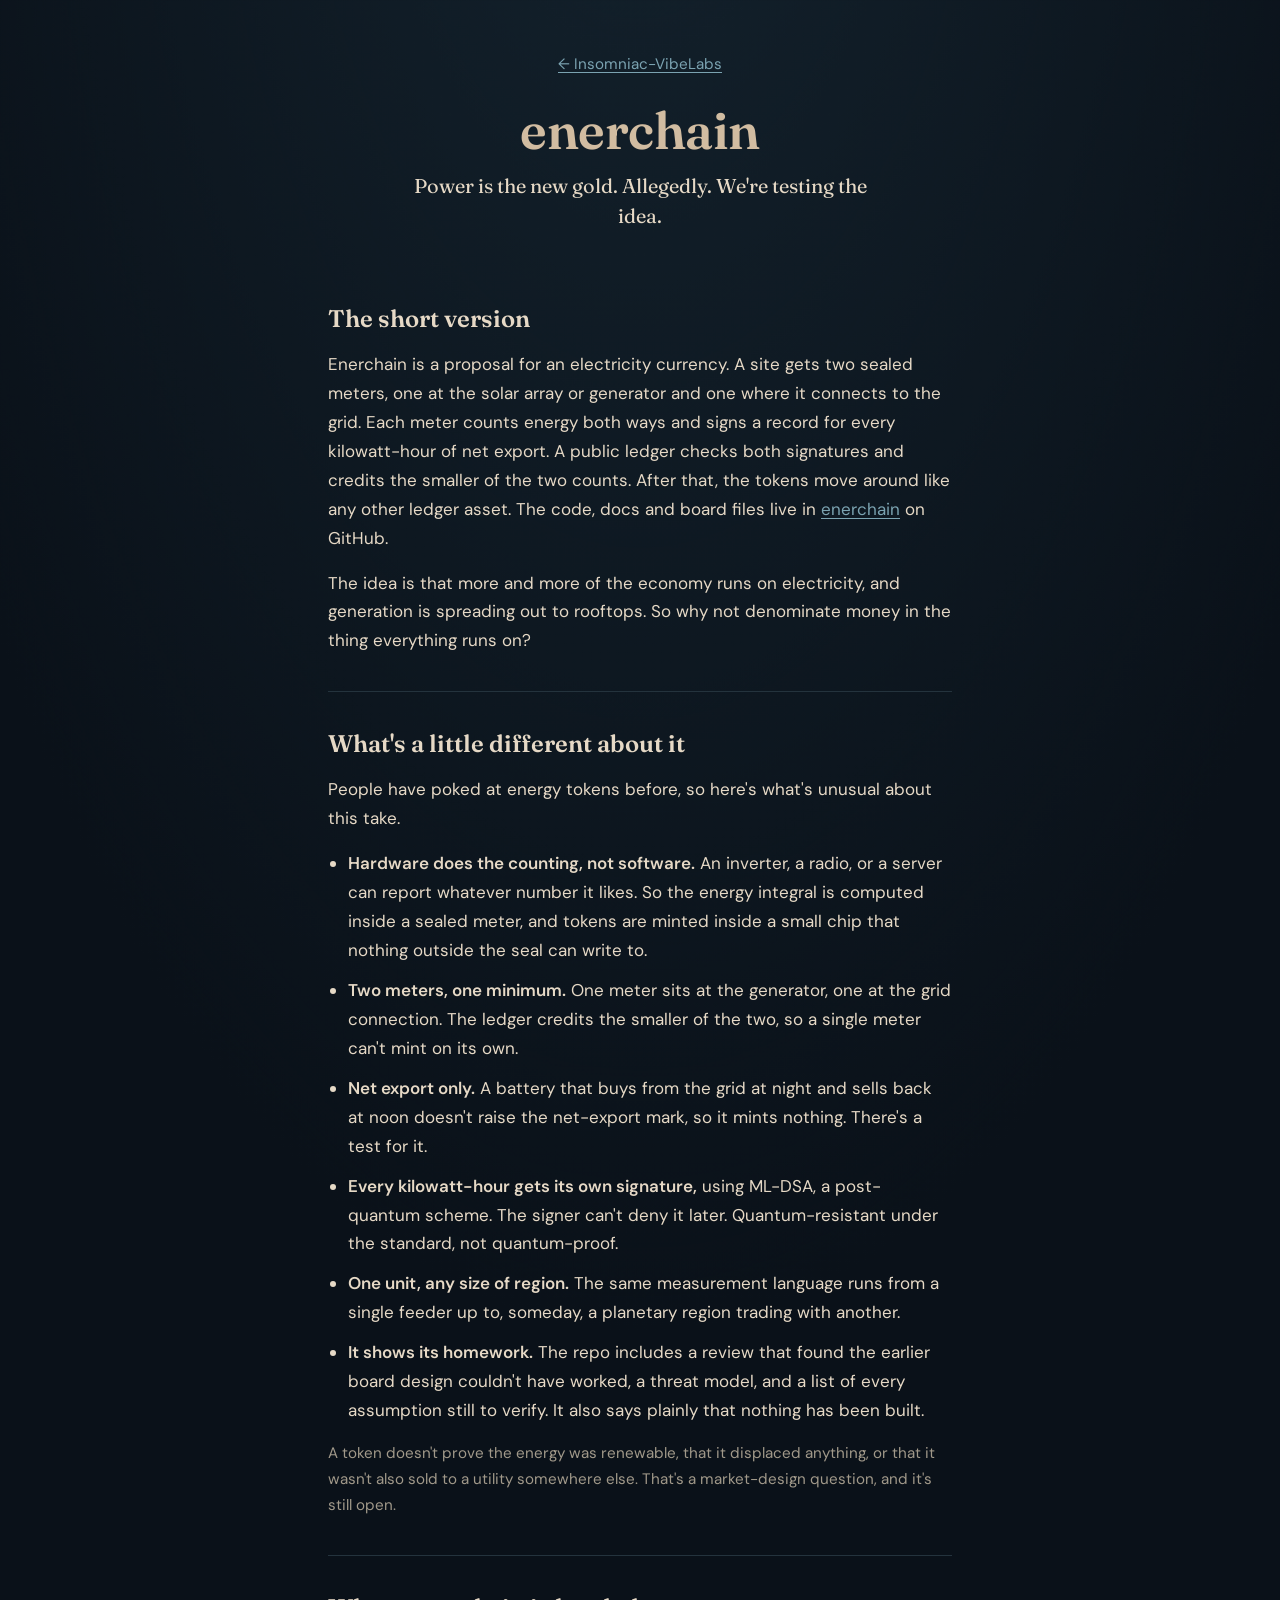
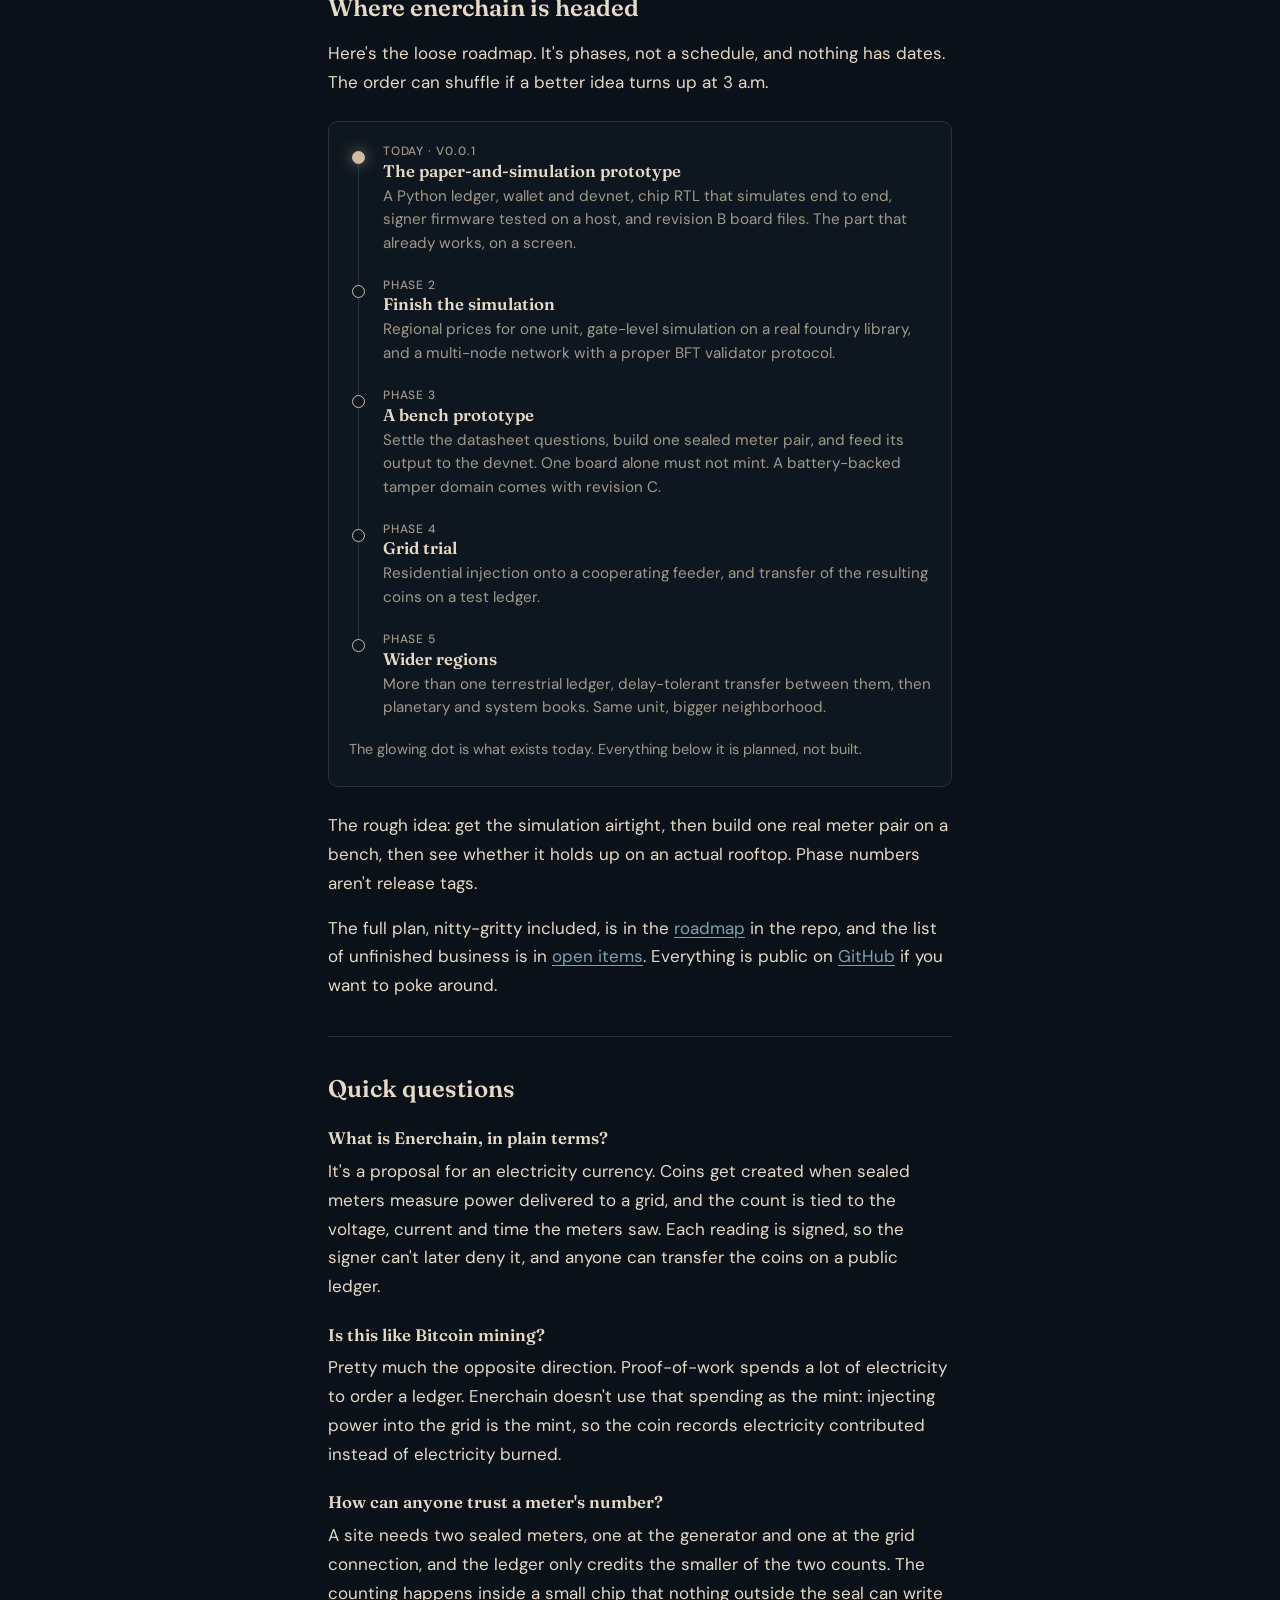
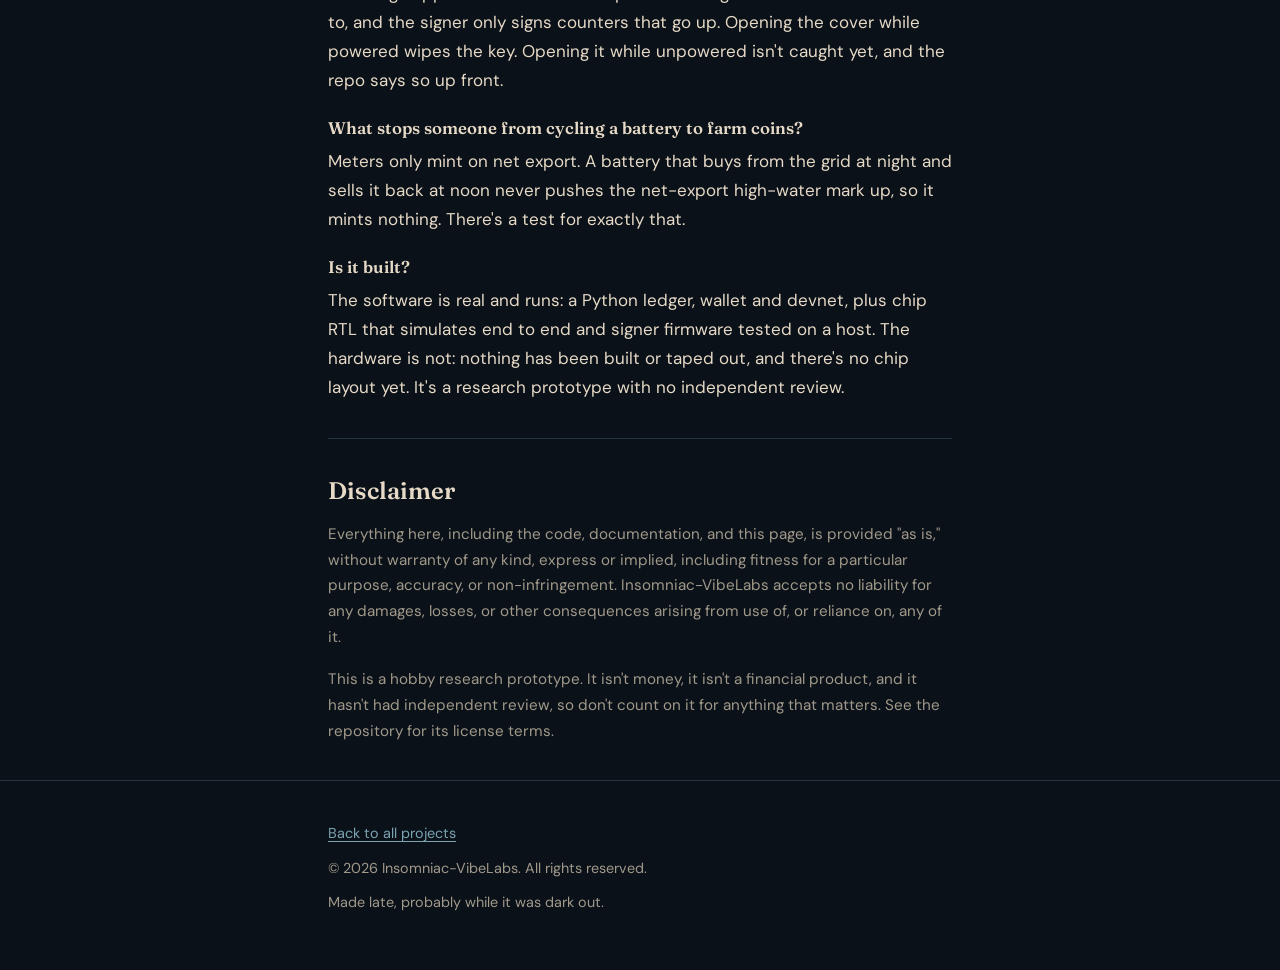
==== enerchain.html @ 4cc6b703 "Add enerchain to projects; move project details to two-key.html and enerchain.html Extract shared st" ====
<!DOCTYPE html>
<html lang="en">
<head>
<meta charset="utf-8">
<meta name="viewport" content="width=device-width, initial-scale=1">
<meta name="color-scheme" content="dark">
<title>enerchain: electricity as currency | Insomniac-VibeLabs</title>
<meta name="description" content="Enerchain is an open source research prototype for an electricity currency: sealed meter pairs mint one token per kWh of net grid export, sign it with post-quantum ML-DSA, and record it on a public ledger.">
<link rel="canonical" href="https://insomniac-vibelabs.github.io/Insomniac-VibeLabs-Webpage/enerchain.html">
<meta property="og:type" content="website">
<meta property="og:url" content="https://insomniac-vibelabs.github.io/Insomniac-VibeLabs-Webpage/enerchain.html">
<meta property="og:site_name" content="Insomniac-VibeLabs">
<meta property="og:image" content="https://insomniac-vibelabs.github.io/Insomniac-VibeLabs-Webpage/og-image.png">
<meta property="og:image:width" content="1200">
<meta property="og:image:height" content="630">
<meta property="og:image:alt" content="Insomniac-VibeLabs logo">
<meta property="og:title" content="enerchain: electricity as currency | Insomniac-VibeLabs">
<meta property="og:description" content="Sealed meter pairs mint one token per kWh of net grid export, signed post-quantum and recorded on a public ledger. Open source research prototype.">
<meta name="twitter:card" content="summary_large_image">
<meta name="twitter:title" content="enerchain: electricity as currency | Insomniac-VibeLabs">
<meta name="twitter:description" content="Sealed meter pairs mint one token per kWh of net grid export, signed post-quantum and recorded on a public ledger. Open source research prototype.">
<meta name="twitter:image" content="https://insomniac-vibelabs.github.io/Insomniac-VibeLabs-Webpage/og-image.png">
<meta name="robots" content="index, follow, max-image-preview:large">
<meta name="theme-color" content="#070d12">
<link rel="icon" type="image/png" href="apple-touch-icon.png">
<link rel="apple-touch-icon" href="apple-touch-icon.png">
<script type="application/ld+json">
{
  "@context": "https://schema.org",
  "@graph": [
    {
      "@type": "SoftwareSourceCode",
      "name": "enerchain",
      "description": "Electricity as currency: sealed meter pairs mint one token per kWh of net grid export, sign each one post-quantum (ML-DSA), and record it on a public ledger. Python devnet, chip RTL, signer firmware and board design. Research prototype, no independent review.",
      "url": "https://insomniac-vibelabs.github.io/Insomniac-VibeLabs-Webpage/enerchain.html",
      "codeRepository": "https://github.com/Insomniac-VibeLabs/enerchain",
      "programmingLanguage": ["Python", "Verilog"],
      "license": "https://www.apache.org/licenses/LICENSE-2.0",
      "keywords": "cryptocurrency, dilithium, distributed ledger, electricity, energy, energy trading, ML-DSA, open hardware, post-quantum cryptography, proof of generation, prosumer, renewable energy, smart grid, smart meter, solar, whitepaper",
      "author": { "@type": "Organization", "name": "Insomniac-VibeLabs", "url": "https://github.com/Insomniac-VibeLabs" }
    },
    {
      "@type": "FAQPage",
      "mainEntity": [
        {
          "@type": "Question",
          "name": "What is Enerchain, in plain terms?",
          "acceptedAnswer": {
            "@type": "Answer",
            "text": "It's a proposal for an electricity currency. Coins get created when sealed meters measure power delivered to a grid, and the count is tied to the voltage, current and time the meters saw. Each reading is signed, so the signer can't later deny it, and anyone can transfer the coins on a public ledger."
          }
        },
        {
          "@type": "Question",
          "name": "Is this like Bitcoin mining?",
          "acceptedAnswer": {
            "@type": "Answer",
            "text": "Pretty much the opposite direction. Proof-of-work spends a lot of electricity to order a ledger. Enerchain doesn't use that spending as the mint: injecting power into the grid is the mint, so the coin records electricity contributed instead of electricity burned."
          }
        },
        {
          "@type": "Question",
          "name": "How can anyone trust a meter's number?",
          "acceptedAnswer": {
            "@type": "Answer",
            "text": "A site needs two sealed meters, one at the generator and one at the grid connection, and the ledger only credits the smaller of the two counts. The counting happens inside a small chip that nothing outside the seal can write to, and the signer only signs counters that go up. Opening the cover while powered wipes the key. Opening it while unpowered isn't caught yet, and the repo says so up front."
          }
        },
        {
          "@type": "Question",
          "name": "What stops someone from cycling a battery to farm coins?",
          "acceptedAnswer": {
            "@type": "Answer",
            "text": "Meters only mint on net export. A battery that buys from the grid at night and sells it back at noon never pushes the net-export high-water mark up, so it mints nothing. There's a test for exactly that."
          }
        },
        {
          "@type": "Question",
          "name": "Is it built?",
          "acceptedAnswer": {
            "@type": "Answer",
            "text": "The software is real and runs: a Python ledger, wallet and devnet, plus chip RTL that simulates end to end and signer firmware tested on a host. The hardware is not: nothing has been built or taped out, and there's no chip layout yet. It's a research prototype with no independent review."
          }
        }
      ]
    }
  ]
}
</script>
<link rel="preconnect" href="https://fonts.googleapis.com">
<link rel="preconnect" href="https://fonts.gstatic.com" crossorigin>
<link href="https://fonts.googleapis.com/css2?family=Fraunces:opsz,wght@9..144,400;9..144,600&family=DM+Sans:wght@400;500&display=swap" rel="stylesheet">
<link rel="stylesheet" href="style.css">
</head>
<body>

<header class="subhead">
  <div class="wrap">
    <a class="back" href="./">&larr; <span class="org">Insomniac-VibeLabs</span></a>
    <h1 style="margin-top:1.5rem">enerchain</h1>
    <p class="tagline">Power is the new gold. Allegedly. We're testing the idea.</p>
  </div>
</header>

<main class="wrap">

  <section>
    <h2>The short version</h2>
    <p>Enerchain is a proposal for an electricity currency. A site gets two sealed meters, one at the solar array or generator and one where it connects to the grid. Each meter counts energy both ways and signs a record for every kilowatt-hour of net export. A public ledger checks both signatures and credits the smaller of the two counts. After that, the tokens move around like any other ledger asset. The code, docs and board files live in <a href="https://github.com/Insomniac-VibeLabs/enerchain">enerchain</a> on GitHub.</p>
    <p>The idea is that more and more of the economy runs on electricity, and generation is spreading out to rooftops. So why not denominate money in the thing everything runs on?</p>
  </section>

  <section>
    <h2>What's a little different about it</h2>
    <p>People have poked at energy tokens before, so here's what's unusual about this take.</p>
    <ul class="diff">
      <li><strong>Hardware does the counting, not software.</strong> An inverter, a radio, or a server can report whatever number it likes. So the energy integral is computed inside a sealed meter, and tokens are minted inside a small chip that nothing outside the seal can write to.</li>
      <li><strong>Two meters, one minimum.</strong> One meter sits at the generator, one at the grid connection. The ledger credits the smaller of the two, so a single meter can't mint on its own.</li>
      <li><strong>Net export only.</strong> A battery that buys from the grid at night and sells back at noon doesn't raise the net-export mark, so it mints nothing. There's a test for it.</li>
      <li><strong>Every kilowatt-hour gets its own signature,</strong> using ML-DSA, a post-quantum scheme. The signer can't deny it later. Quantum-resistant under the standard, not quantum-proof.</li>
      <li><strong>One unit, any size of region.</strong> The same measurement language runs from a single feeder up to, someday, a planetary region trading with another.</li>
      <li><strong>It shows its homework.</strong> The repo includes a review that found the earlier board design couldn't have worked, a threat model, and a list of every assumption still to verify. It also says plainly that nothing has been built.</li>
    </ul>
    <p class="fine">A token doesn't prove the energy was renewable, that it displaced anything, or that it wasn't also sold to a utility somewhere else. That's a market-design question, and it's still open.</p>
  </section>

  <section>
    <h2>Where enerchain is headed</h2>
    <p>Here's the loose roadmap. It's phases, not a schedule, and nothing has dates. The order can shuffle if a better idea turns up at 3 a.m.</p>

    <figure class="map" aria-labelledby="map-caption">
      <ol class="path">
        <li class="now">
          <span class="tag">Today &middot; v0.0.1</span>
          <span class="step">The paper-and-simulation prototype</span>
          <span class="why">A Python ledger, wallet and devnet, chip RTL that simulates end to end, signer firmware tested on a host, and revision B board files. The part that already works, on a screen.</span>
        </li>
        <li>
          <span class="tag">Phase 2</span>
          <span class="step">Finish the simulation</span>
          <span class="why">Regional prices for one unit, gate-level simulation on a real foundry library, and a multi-node network with a proper BFT validator protocol.</span>
        </li>
        <li>
          <span class="tag">Phase 3</span>
          <span class="step">A bench prototype</span>
          <span class="why">Settle the datasheet questions, build one sealed meter pair, and feed its output to the devnet. One board alone must not mint. A battery-backed tamper domain comes with revision C.</span>
        </li>
        <li>
          <span class="tag">Phase 4</span>
          <span class="step">Grid trial</span>
          <span class="why">Residential injection onto a cooperating feeder, and transfer of the resulting coins on a test ledger.</span>
        </li>
        <li>
          <span class="tag">Phase 5</span>
          <span class="step">Wider regions</span>
          <span class="why">More than one terrestrial ledger, delay-tolerant transfer between them, then planetary and system books. Same unit, bigger neighborhood.</span>
        </li>
      </ol>
      <figcaption id="map-caption">The glowing dot is what exists today. Everything below it is planned, not built.</figcaption>
    </figure>

    <p>The rough idea: get the simulation airtight, then build one real meter pair on a bench, then see whether it holds up on an actual rooftop. Phase numbers aren't release tags.</p>
    <p>The full plan, nitty-gritty included, is in the <a href="https://github.com/Insomniac-VibeLabs/enerchain/blob/main/ROADMAP.md">roadmap</a> in the repo, and the list of unfinished business is in <a href="https://github.com/Insomniac-VibeLabs/enerchain/blob/main/docs/open-items.md">open items</a>. Everything is public on <a href="https://github.com/Insomniac-VibeLabs">GitHub</a> if you want to poke around.</p>
  </section>

  <section>
    <h2>Quick questions</h2>
    <h3>What is Enerchain, in plain terms?</h3>
    <p>It's a proposal for an electricity currency. Coins get created when sealed meters measure power delivered to a grid, and the count is tied to the voltage, current and time the meters saw. Each reading is signed, so the signer can't later deny it, and anyone can transfer the coins on a public ledger.</p>
    <h3>Is this like Bitcoin mining?</h3>
    <p>Pretty much the opposite direction. Proof-of-work spends a lot of electricity to order a ledger. Enerchain doesn't use that spending as the mint: injecting power into the grid is the mint, so the coin records electricity contributed instead of electricity burned.</p>
    <h3>How can anyone trust a meter's number?</h3>
    <p>A site needs two sealed meters, one at the generator and one at the grid connection, and the ledger only credits the smaller of the two counts. The counting happens inside a small chip that nothing outside the seal can write to, and the signer only signs counters that go up. Opening the cover while powered wipes the key. Opening it while unpowered isn't caught yet, and the repo says so up front.</p>
    <h3>What stops someone from cycling a battery to farm coins?</h3>
    <p>Meters only mint on net export. A battery that buys from the grid at night and sells it back at noon never pushes the net-export high-water mark up, so it mints nothing. There's a test for exactly that.</p>
    <h3>Is it built?</h3>
    <p>The software is real and runs: a Python ledger, wallet and devnet, plus chip RTL that simulates end to end and signer firmware tested on a host. The hardware is not: nothing has been built or taped out, and there's no chip layout yet. It's a research prototype with no independent review.</p>
  </section>

  <section>
    <h2>Disclaimer</h2>
    <p class="fine">Everything here, including the code, documentation, and this page, is provided "as is," without warranty of any kind, express or implied, including fitness for a particular purpose, accuracy, or non-infringement. <span class="org">Insomniac-VibeLabs</span> accepts no liability for any damages, losses, or other consequences arising from use of, or reliance on, any of it.</p>
    <p class="fine">This is a hobby research prototype. It isn't money, it isn't a financial product, and it hasn't had independent review, so don't count on it for anything that matters. See the repository for its license terms.</p>
  </section>

</main>

<footer>
  <div class="wrap">
    <p><a href="./">Back to all projects</a></p>
    <p>&copy; 2026 <span class="org">Insomniac-VibeLabs</span>. All rights reserved.</p>
    <p>Made late, probably while it was dark out.</p>
  </div>
</footer>

</body>
</html>
---- style.css ----
:root {
    --night: #0a1119;
    --deep: #060b11;
    --panel: #0e171f;
    --line: #24333d;
    --text: #e6d9c6;
    --muted: #a1998a;
    --moon: #d1bca1;
    --link: #7ba3b1;
    --serif: "Fraunces", Georgia, "Times New Roman", serif;
    --sans: "DM Sans", system-ui, -apple-system, "Segoe UI", Roboto, sans-serif;
  }
  * { box-sizing: border-box; }
  html { background: var(--deep); scroll-behavior: smooth; }
  body {
    margin: 0;
    color: var(--text);
    font: 400 1.0625rem/1.7 var(--sans);
    background:
      radial-gradient(ellipse 90% 60% at 50% -10%, #14232e 0%, transparent 70%),
      var(--night);
    min-height: 100vh;
    -webkit-font-smoothing: antialiased;
  }
  a { color: var(--link); text-underline-offset: 3px; text-decoration-thickness: 1px; }
  a:hover { color: var(--text); }
  a:focus-visible { outline: 2px solid var(--moon); outline-offset: 3px; border-radius: 3px; }
  .org { white-space: nowrap; }

  .wrap { max-width: 42rem; margin: 0 auto; padding: 0 1.5rem; }

  header { text-align: center; padding: 4.5rem 0 3rem; }
  .avatar-wrap {
    width: 184px; height: 184px; margin: 0 auto 1.75rem;
    border-radius: 50%;
    box-shadow: 0 0 0 1px var(--line), 0 0 60px 8px rgba(209, 188, 161, .14);
    animation: glow 7s ease-in-out infinite;
  }
  .avatar-wrap img {
    width: 100%; height: 100%; border-radius: 50%; display: block;
    object-fit: cover; background: var(--panel);
  }
  @keyframes glow {
    0%, 100% { box-shadow: 0 0 0 1px var(--line), 0 0 40px 4px rgba(209, 188, 161, .08); }
    50%      { box-shadow: 0 0 0 1px var(--line), 0 0 72px 12px rgba(209, 188, 161, .20); }
  }
  h1 {
    font: 600 clamp(2.1rem, 7vw, 3.25rem)/1.1 var(--serif);
    letter-spacing: -0.01em;
    margin: 0 0 1rem;
    color: var(--moon);
  }
  .tagline { font: 400 1.25rem/1.5 var(--serif); color: var(--text); margin: 0 auto; max-width: 30rem; }

  main section { padding: 2.25rem 0; border-top: 1px solid var(--line); }
  main section:first-child { border-top: 0; }
  h2 { font: 600 1.5rem/1.3 var(--serif); margin: 0 0 1rem; color: var(--text); }
  h3 { font: 600 1.05rem/1.4 var(--serif); margin: 1.4rem 0 .4rem; color: var(--text); }
  p { margin: 0 0 1rem; }
  p:last-child { margin-bottom: 0; }

  .repos { list-style: none; margin: 1.25rem 0 0; padding: 0; display: grid; gap: 1rem; }
  .repos li {
    background: var(--panel);
    border: 1px solid var(--line);
    border-radius: 10px;
    padding: 1.15rem 1.25rem;
  }
  .diff { margin: 1rem 0; padding-left: 1.25rem; }
  .diff li { margin-bottom: .7rem; }
  .diff strong { color: var(--text); font-weight: 600; }
  .repos .hook { font: 400 1.05rem/1.5 var(--serif); color: var(--text); font-style: italic; }
  .repos .topics { display: flex; flex-wrap: wrap; gap: .4rem; margin-top: .75rem; }
  .repos .topics a {
    font: 500 .78rem/1.3 var(--sans); padding: .2rem .6rem;
    border: 1px solid var(--line); border-radius: 999px; color: var(--muted);
  }
  .repos .name { font: 600 1.15rem/1.4 var(--serif); display: block; margin-bottom: .35rem; }
  .repos p { color: var(--muted); font-size: 1rem; }

  .fine { color: var(--muted); font-size: .95rem; }

  footer { padding: 2.5rem 0 3.5rem; border-top: 1px solid var(--line); color: var(--muted); font-size: .9rem; }
  footer p { margin-bottom: .6rem; }

  @media (prefers-reduced-motion: reduce) {
    html { scroll-behavior: auto; }
    .avatar-wrap { animation: none; }
  }

  .map {
    margin: 1.5rem 0;
    padding: 1.4rem 1.25rem 1.5rem;
    background: var(--panel);
    border: 1px solid var(--line);
    border-radius: 10px;
  }
  .map figcaption { margin-top: 1.1rem; color: var(--muted); font-size: .9rem; }
  .path { list-style: none; margin: 0; padding: 0; }
  .path li { position: relative; padding: 0 0 1.4rem 2.1rem; }
  .path li:last-child { padding-bottom: 0; }
  .path li::before {
    content: ""; position: absolute; left: .55rem; top: 1.15rem; bottom: -.45rem;
    width: 1px; background: var(--line);
  }
  .path li:last-child::before { display: none; }
  .path li::after {
    content: ""; position: absolute; left: .2rem; top: .45rem;
    width: .7rem; height: .7rem; border-radius: 50%;
    border: 1px solid var(--moon); background: var(--panel);
  }
  .path li.now::after {
    background: var(--moon);
    box-shadow: 0 0 14px 2px rgba(209, 188, 161, .35);
  }
  .path .tag {
    display: block; font: 500 .75rem/1.3 var(--sans);
    letter-spacing: .08em; text-transform: uppercase; color: var(--muted);
  }
  .path .step { display: block; font: 600 1.05rem/1.4 var(--serif); color: var(--text); }
  .path .why { display: block; margin-top: .1rem; color: var(--muted); font-size: .95rem; line-height: 1.55; }

  .back { display: inline-block; margin: 1.75rem 0 0; font-size: .95rem; }
  .subhead { text-align: center; padding: 1.5rem 0 2.25rem; }
  .subhead .mark { width: 72px; height: 72px; border-radius: 50%; margin: 0 auto 1.25rem; display: block;
    box-shadow: 0 0 0 1px var(--line), 0 0 40px 4px rgba(209, 188, 161, .12); }
  .subhead h1 { margin-bottom: .75rem; }
  .repos .more { display: inline-block; margin-top: .85rem; font-weight: 500; }
  .pages { list-style: none; margin: 1.25rem 0 0; padding: 0; display: grid; gap: 1rem; }
  .pages li { background: var(--panel); border: 1px solid var(--line); border-radius: 10px; padding: 1.15rem 1.25rem; }
  .pages a { font: 600 1.15rem/1.4 var(--serif); display: block; margin-bottom: .35rem; }
  .pages p { color: var(--muted); font-size: 1rem; }
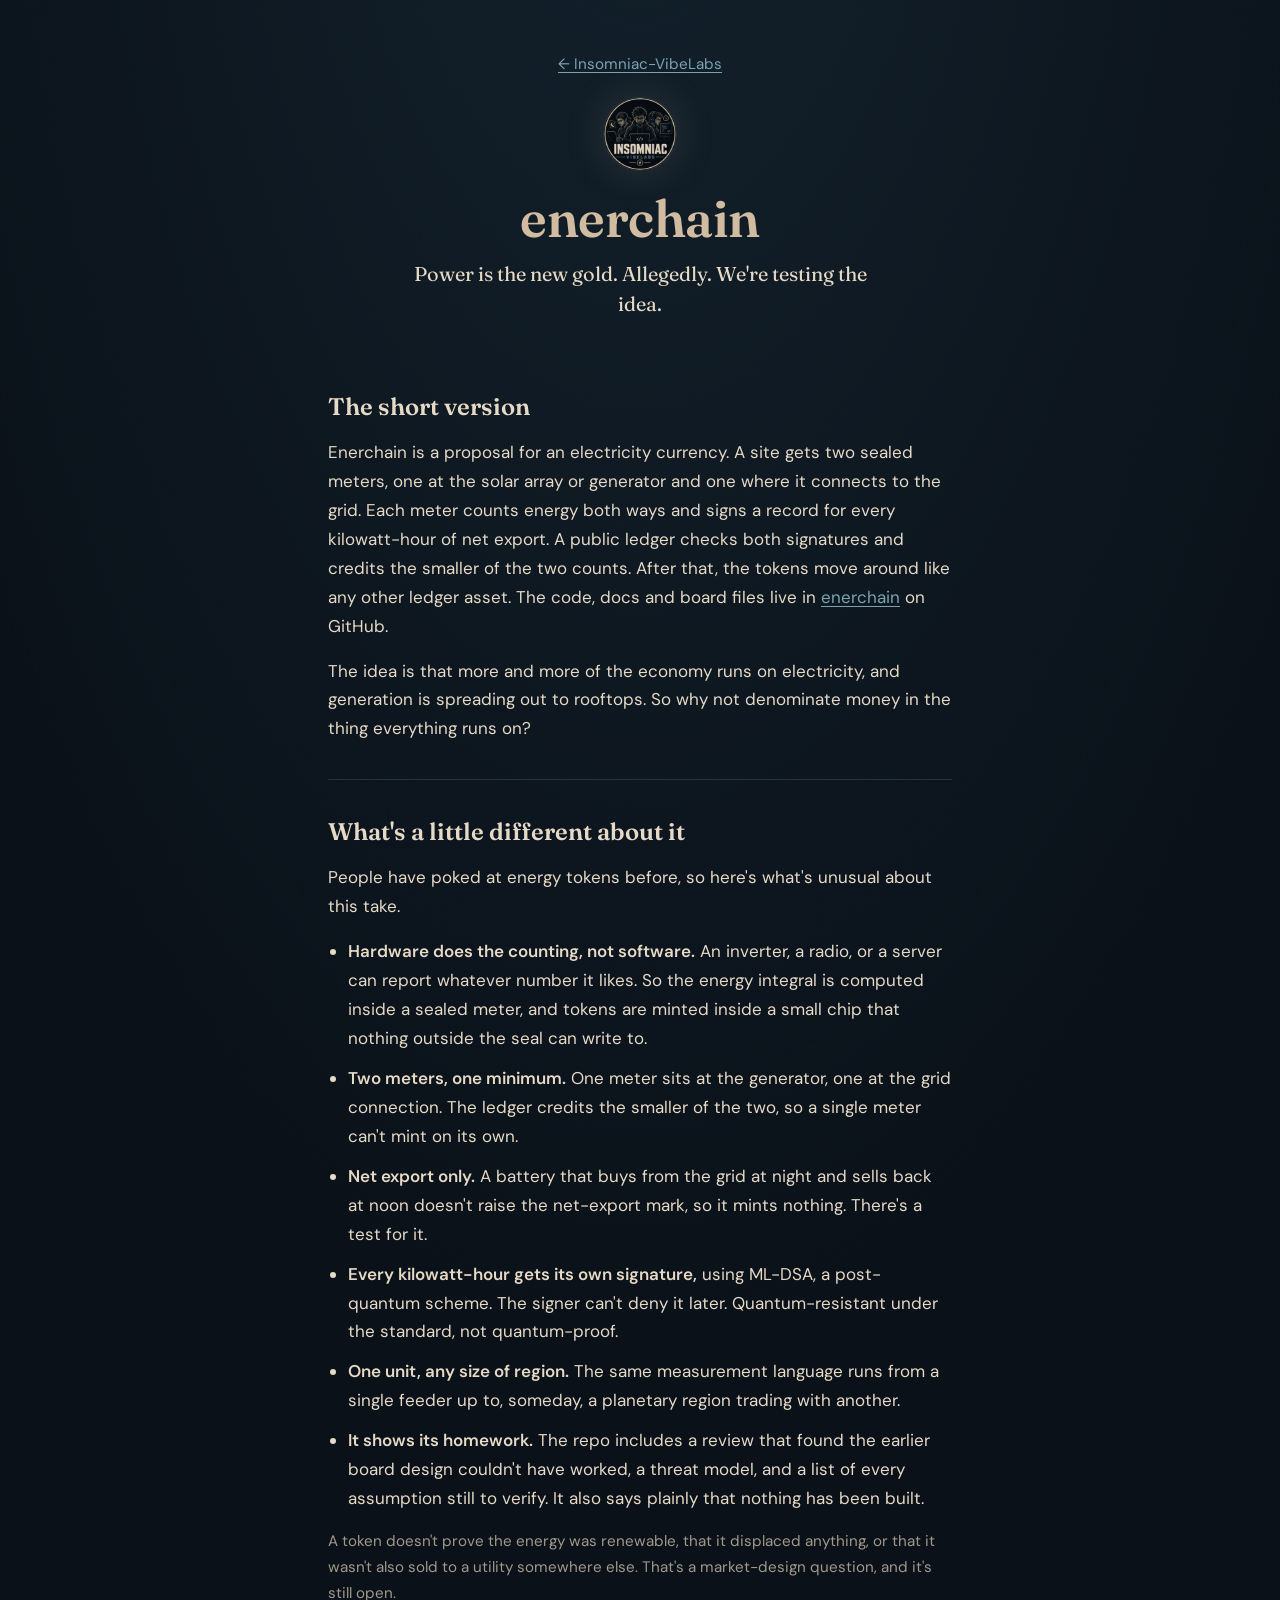
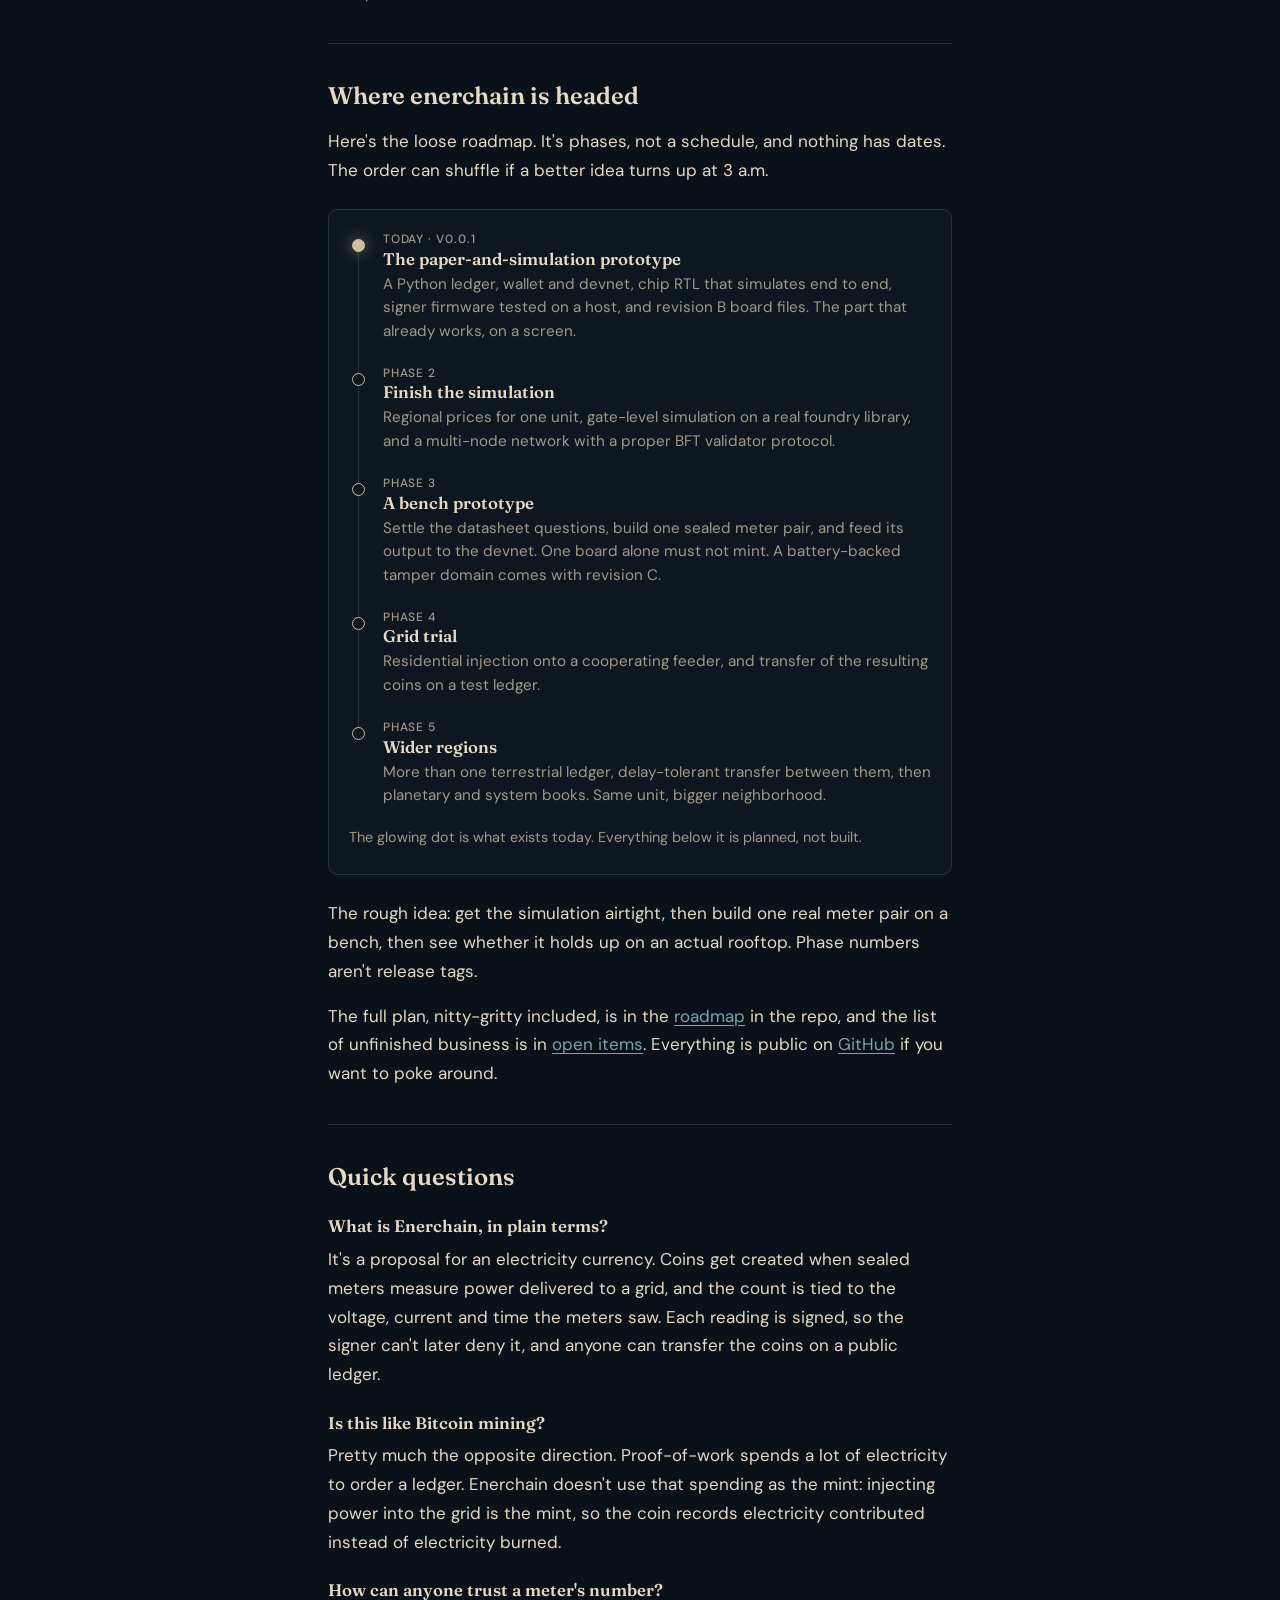
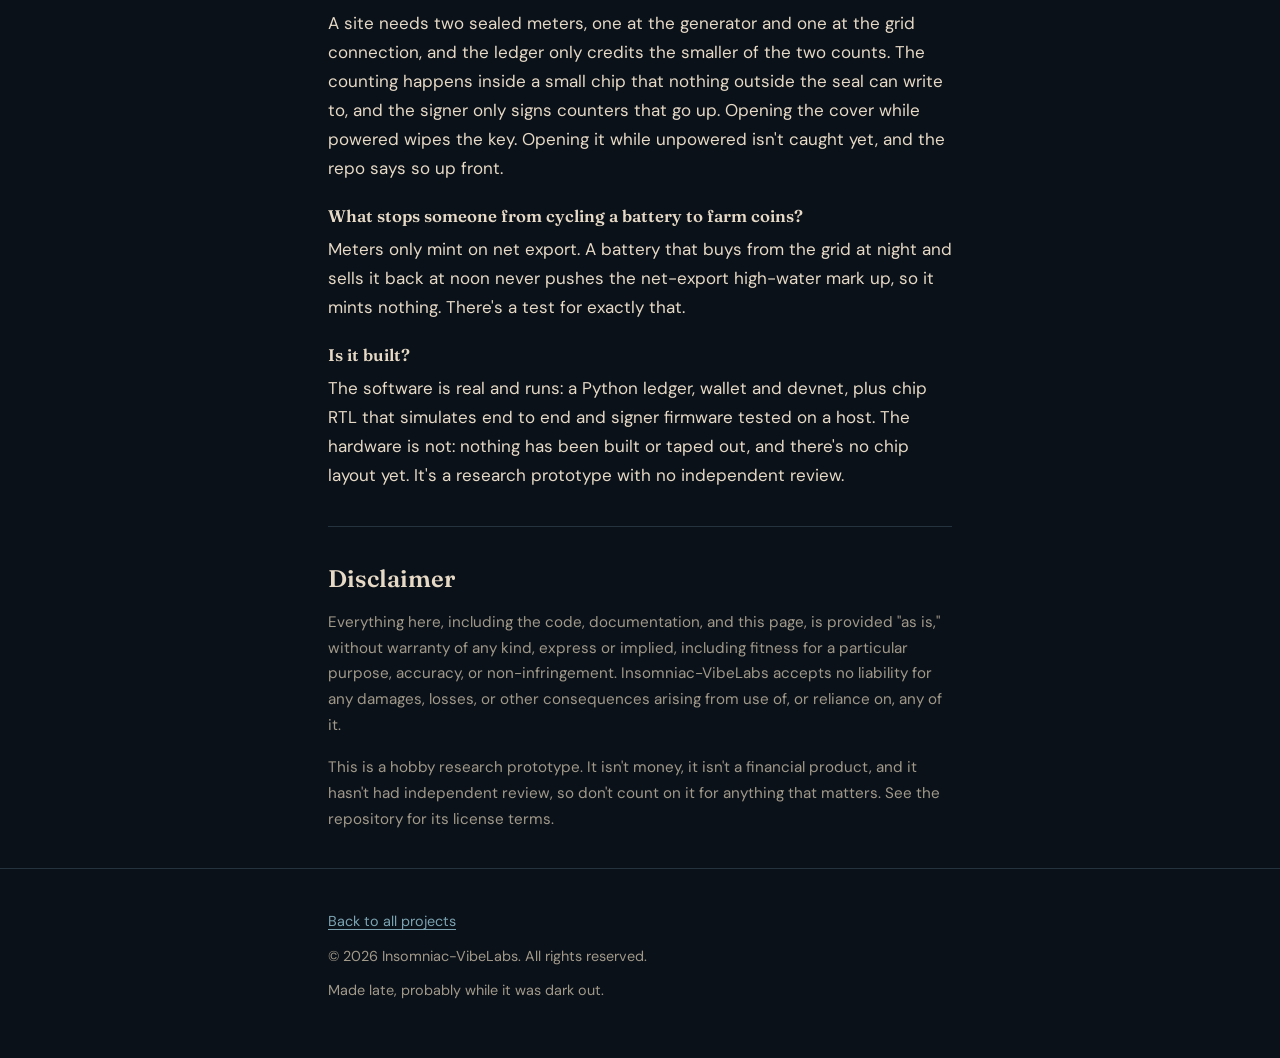
==== commit 3b910063: "Add logo as image files; use them instead of inline base64 and on project pages Co-Authored-By: Clau" ====
--- a/enerchain.html
+++ b/enerchain.html
@@ -97,7 +97,8 @@
 <header class="subhead">
   <div class="wrap">
     <a class="back" href="./">&larr; <span class="org">Insomniac-VibeLabs</span></a>
-    <h1 style="margin-top:1.5rem">enerchain</h1>
+    <a href="./" aria-label="Insomniac-VibeLabs home"><img class="mark" src="logo-400.jpg" alt="Insomniac-VibeLabs logo" width="72" height="72" style="margin-top:1.25rem"></a>
+    <h1>enerchain</h1>
     <p class="tagline">Power is the new gold. Allegedly. We're testing the idea.</p>
   </div>
 </header>
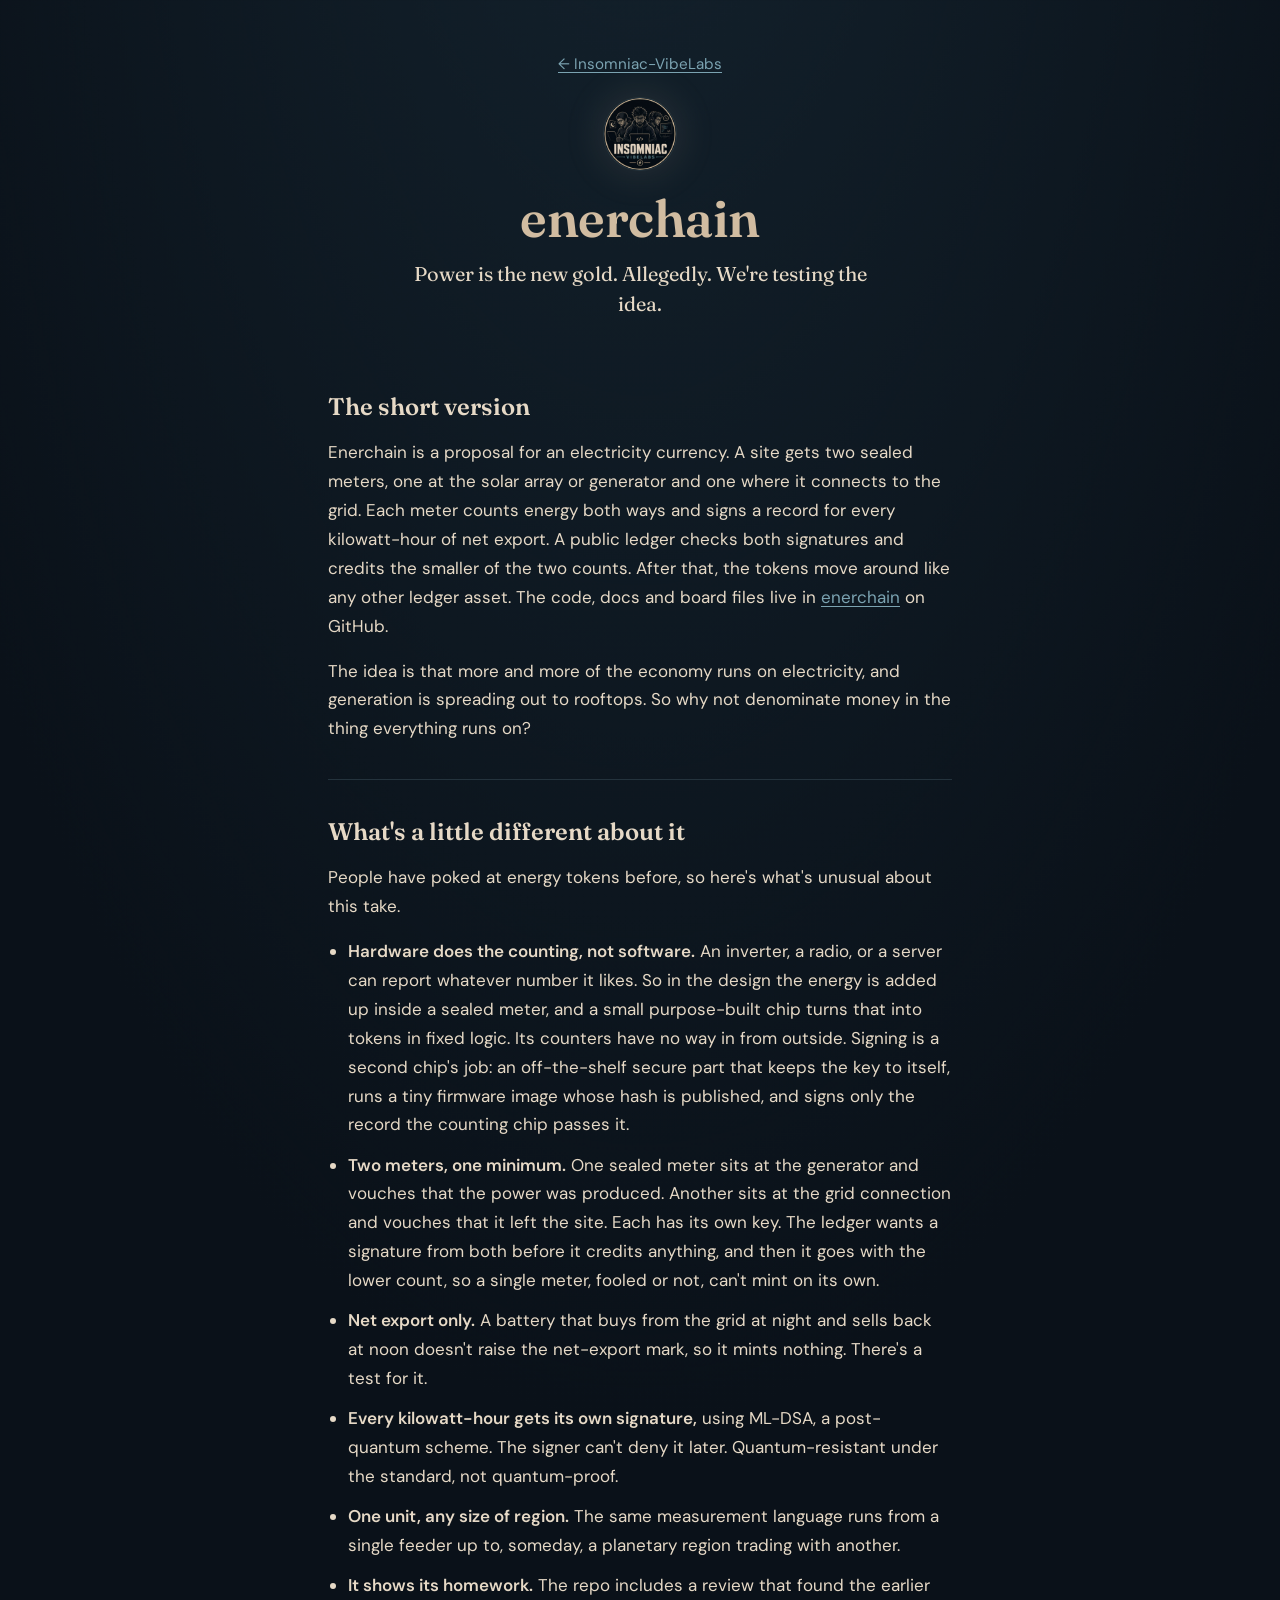
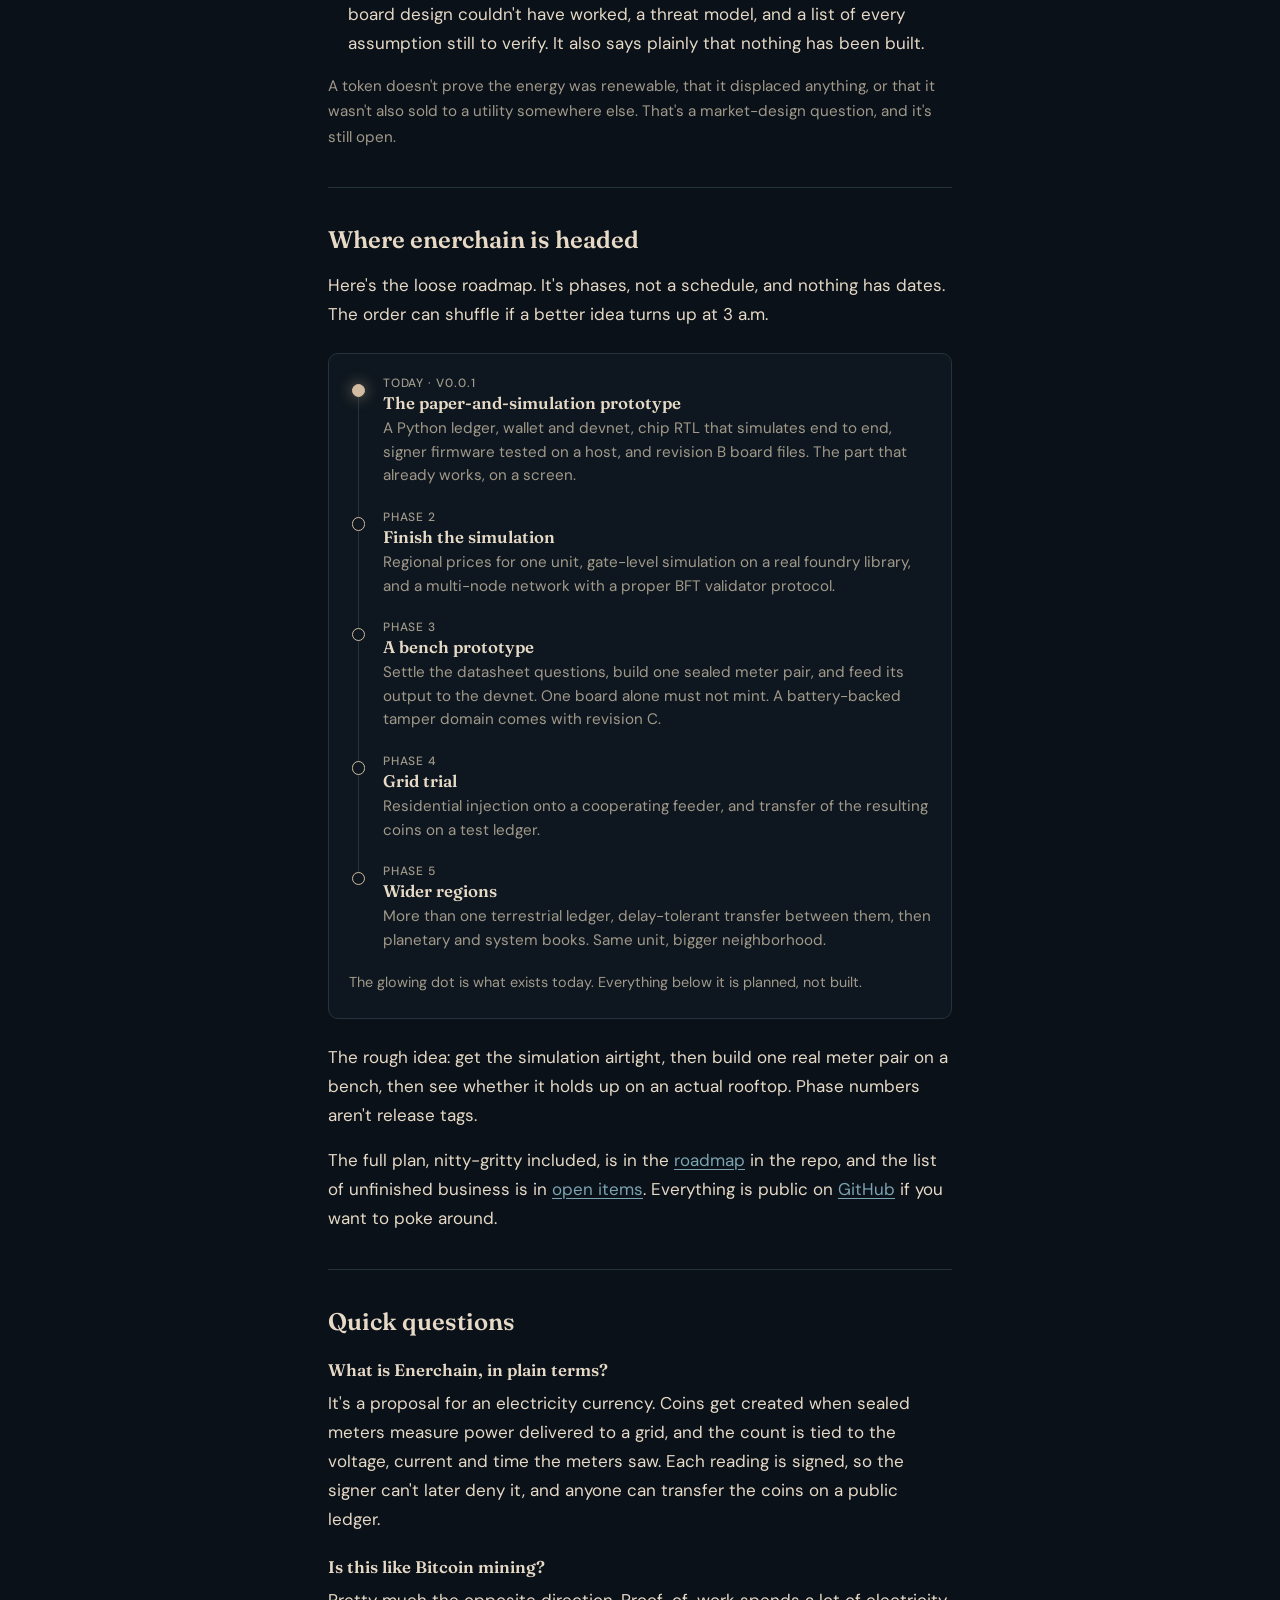
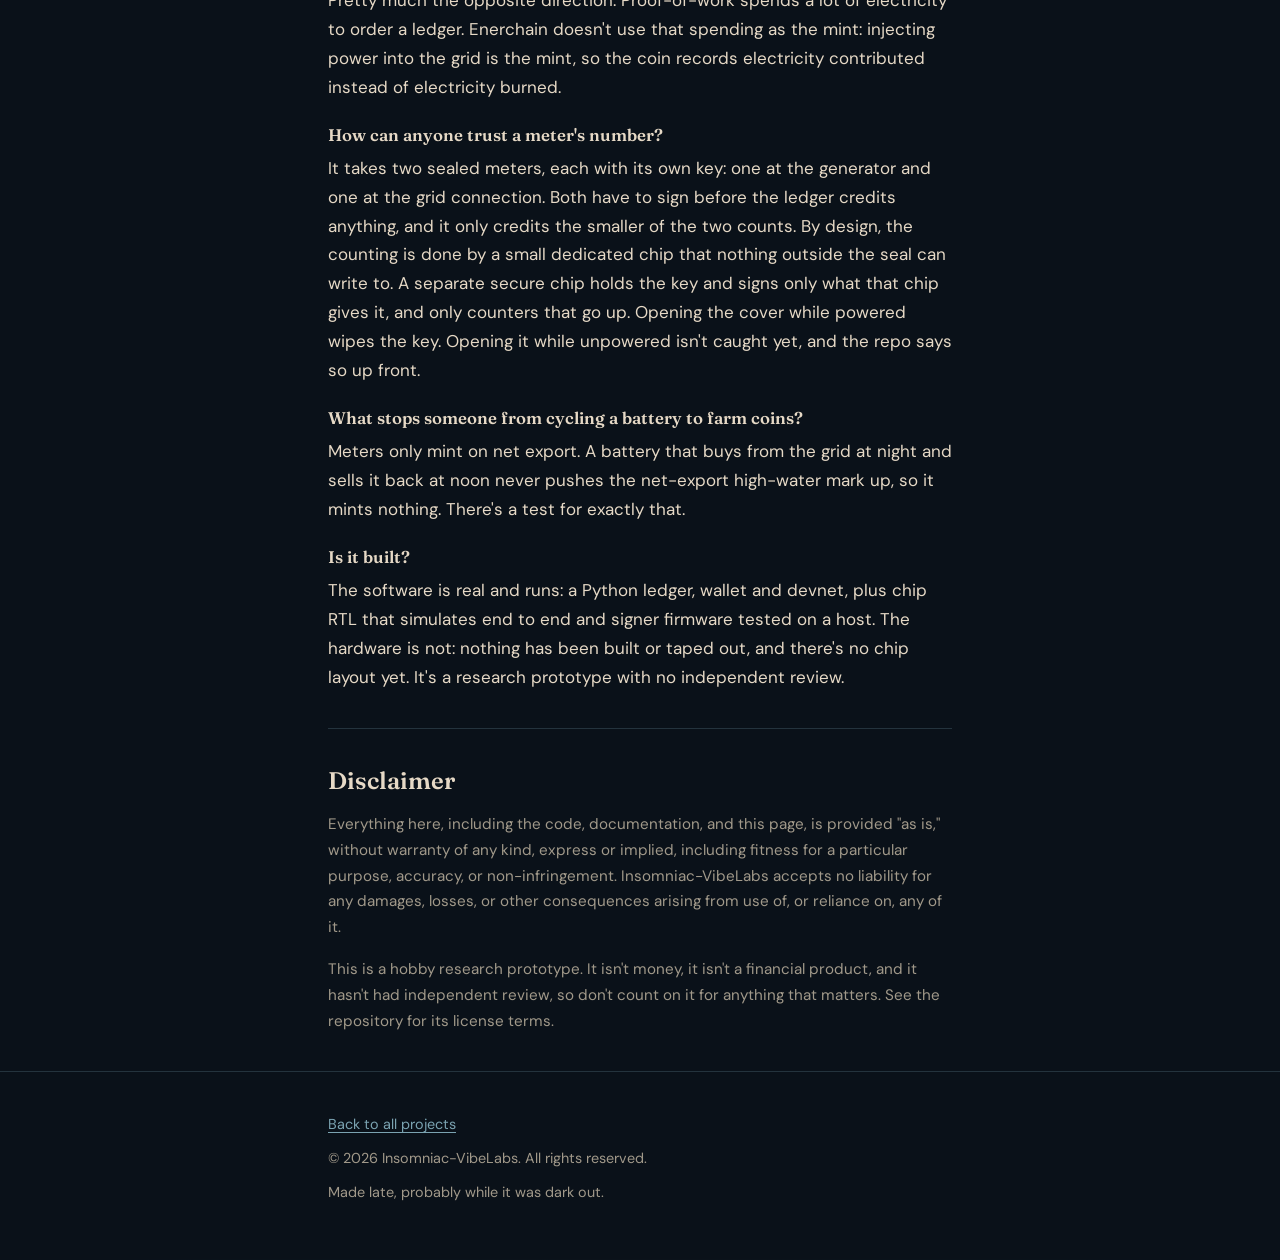
==== commit 18bdd6a4: "enerchain page: align chip and two-meter wording with homepage and repo - say the counting chip and " ====
--- a/enerchain.html
+++ b/enerchain.html
@@ -63,7 +63,7 @@
           "name": "How can anyone trust a meter's number?",
           "acceptedAnswer": {
             "@type": "Answer",
-            "text": "A site needs two sealed meters, one at the generator and one at the grid connection, and the ledger only credits the smaller of the two counts. The counting happens inside a small chip that nothing outside the seal can write to, and the signer only signs counters that go up. Opening the cover while powered wipes the key. Opening it while unpowered isn't caught yet, and the repo says so up front."
+            "text": "It takes two sealed meters, each with its own key: one at the generator and one at the grid connection. Both have to sign before the ledger credits anything, and it only credits the smaller of the two counts. By design, the counting is done by a small dedicated chip that nothing outside the seal can write to. A separate secure chip holds the key and signs only what that chip gives it, and only counters that go up. Opening the cover while powered wipes the key. Opening it while unpowered isn't caught yet, and the repo says so up front."
           }
         },
         {
@@ -115,8 +115,8 @@
     <h2>What's a little different about it</h2>
     <p>People have poked at energy tokens before, so here's what's unusual about this take.</p>
     <ul class="diff">
-      <li><strong>Hardware does the counting, not software.</strong> An inverter, a radio, or a server can report whatever number it likes. So the energy integral is computed inside a sealed meter, and tokens are minted inside a small chip that nothing outside the seal can write to.</li>
-      <li><strong>Two meters, one minimum.</strong> One meter sits at the generator, one at the grid connection. The ledger credits the smaller of the two, so a single meter can't mint on its own.</li>
+      <li><strong>Hardware does the counting, not software.</strong> An inverter, a radio, or a server can report whatever number it likes. So in the design the energy is added up inside a sealed meter, and a small purpose-built chip turns that into tokens in fixed logic. Its counters have no way in from outside. Signing is a second chip's job: an off-the-shelf secure part that keeps the key to itself, runs a tiny firmware image whose hash is published, and signs only the record the counting chip passes it.</li>
+      <li><strong>Two meters, one minimum.</strong> One sealed meter sits at the generator and vouches that the power was produced. Another sits at the grid connection and vouches that it left the site. Each has its own key. The ledger wants a signature from both before it credits anything, and then it goes with the lower count, so a single meter, fooled or not, can't mint on its own.</li>
       <li><strong>Net export only.</strong> A battery that buys from the grid at night and sells back at noon doesn't raise the net-export mark, so it mints nothing. There's a test for it.</li>
       <li><strong>Every kilowatt-hour gets its own signature,</strong> using ML-DSA, a post-quantum scheme. The signer can't deny it later. Quantum-resistant under the standard, not quantum-proof.</li>
       <li><strong>One unit, any size of region.</strong> The same measurement language runs from a single feeder up to, someday, a planetary region trading with another.</li>
@@ -171,7 +171,7 @@
     <h3>Is this like Bitcoin mining?</h3>
     <p>Pretty much the opposite direction. Proof-of-work spends a lot of electricity to order a ledger. Enerchain doesn't use that spending as the mint: injecting power into the grid is the mint, so the coin records electricity contributed instead of electricity burned.</p>
     <h3>How can anyone trust a meter's number?</h3>
-    <p>A site needs two sealed meters, one at the generator and one at the grid connection, and the ledger only credits the smaller of the two counts. The counting happens inside a small chip that nothing outside the seal can write to, and the signer only signs counters that go up. Opening the cover while powered wipes the key. Opening it while unpowered isn't caught yet, and the repo says so up front.</p>
+    <p>It takes two sealed meters, each with its own key: one at the generator and one at the grid connection. Both have to sign before the ledger credits anything, and it only credits the smaller of the two counts. By design, the counting is done by a small dedicated chip that nothing outside the seal can write to. A separate secure chip holds the key and signs only what that chip gives it, and only counters that go up. Opening the cover while powered wipes the key. Opening it while unpowered isn't caught yet, and the repo says so up front.</p>
     <h3>What stops someone from cycling a battery to farm coins?</h3>
     <p>Meters only mint on net export. A battery that buys from the grid at night and sells it back at noon never pushes the net-export high-water mark up, so it mints nothing. There's a test for exactly that.</p>
     <h3>Is it built?</h3>
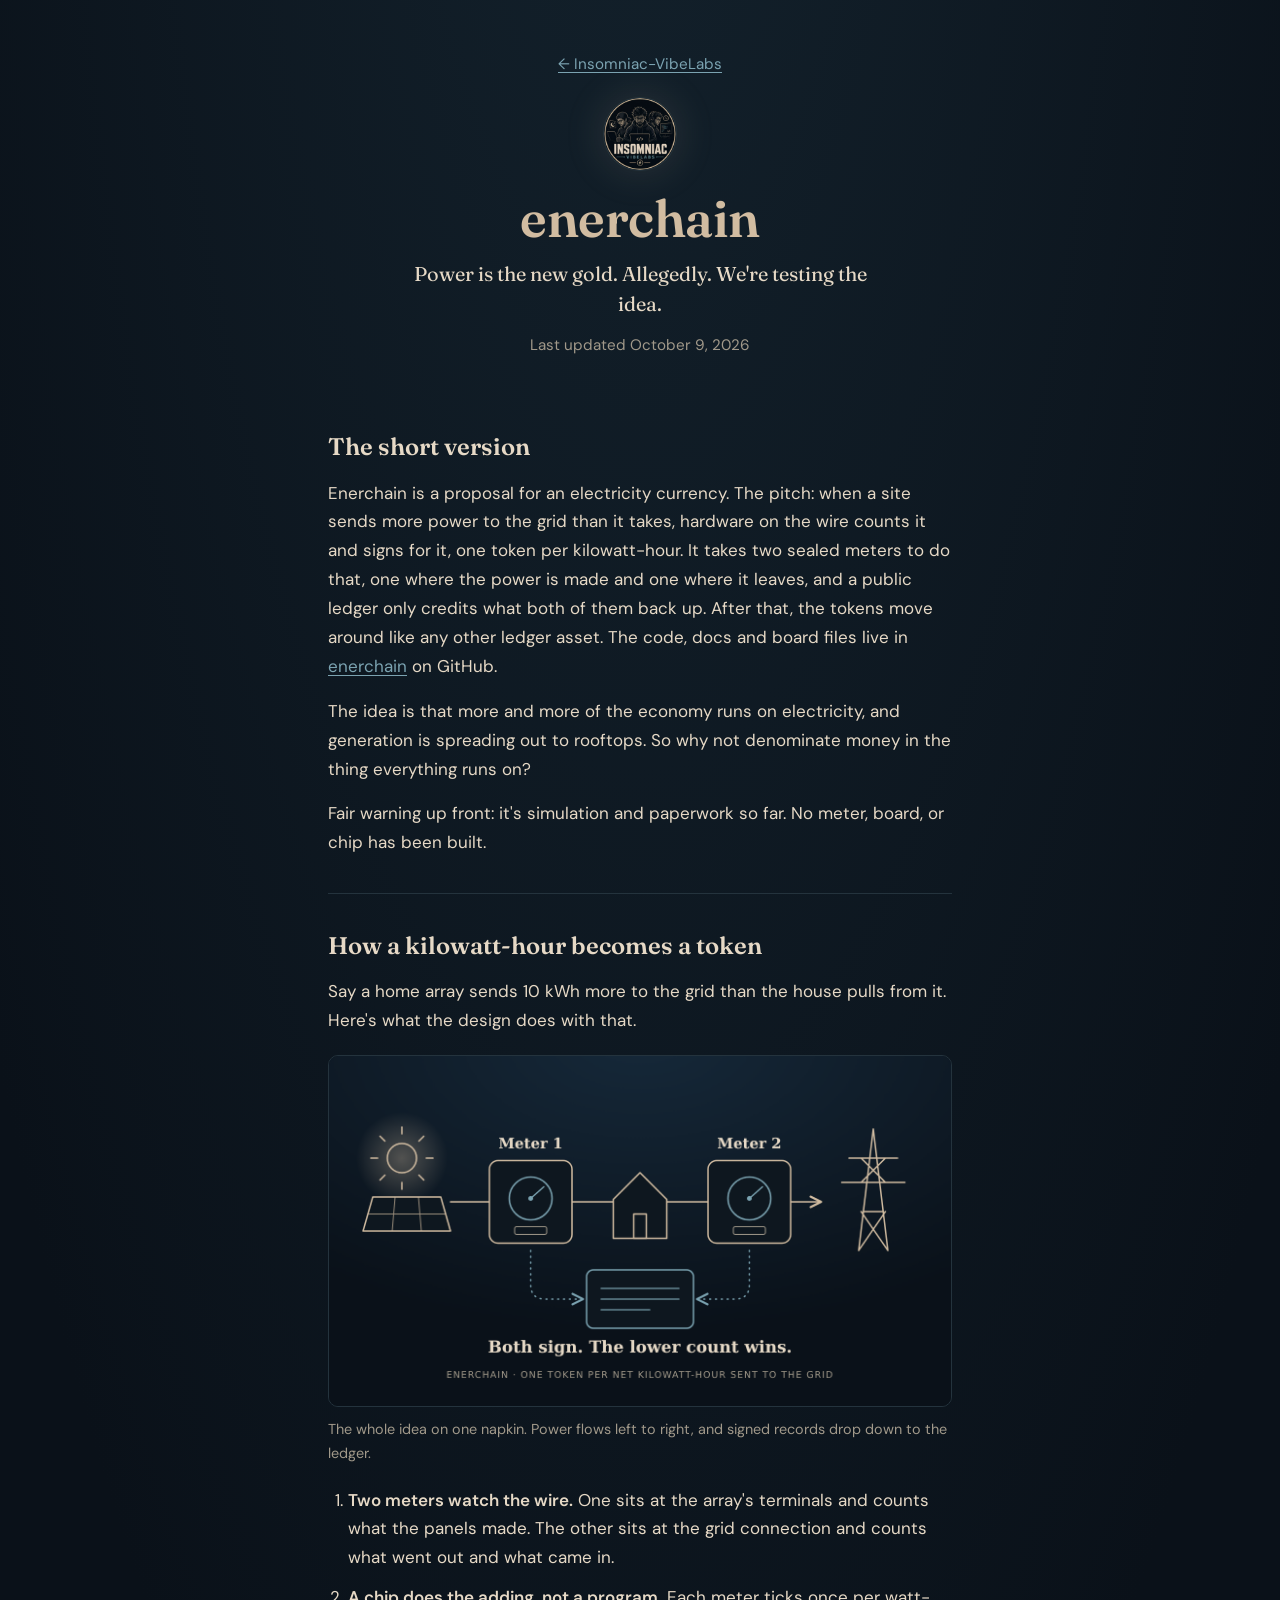
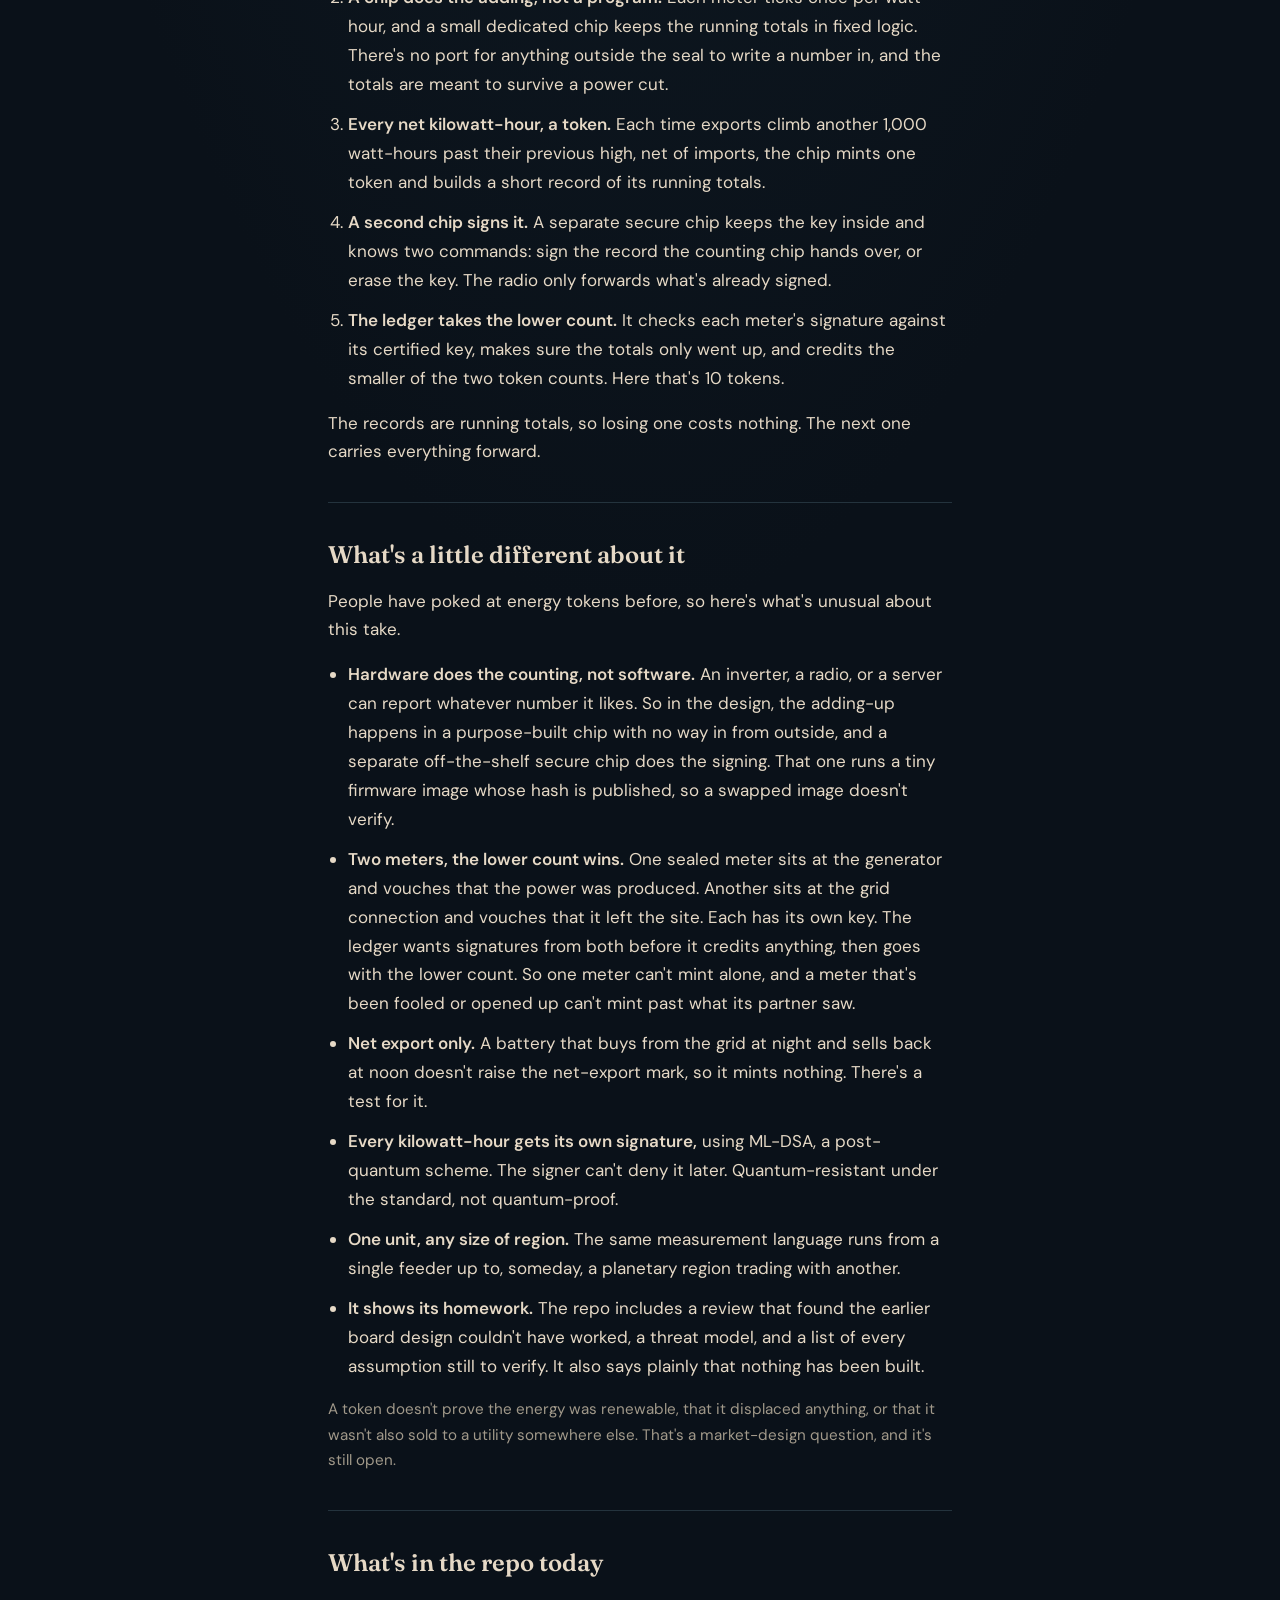
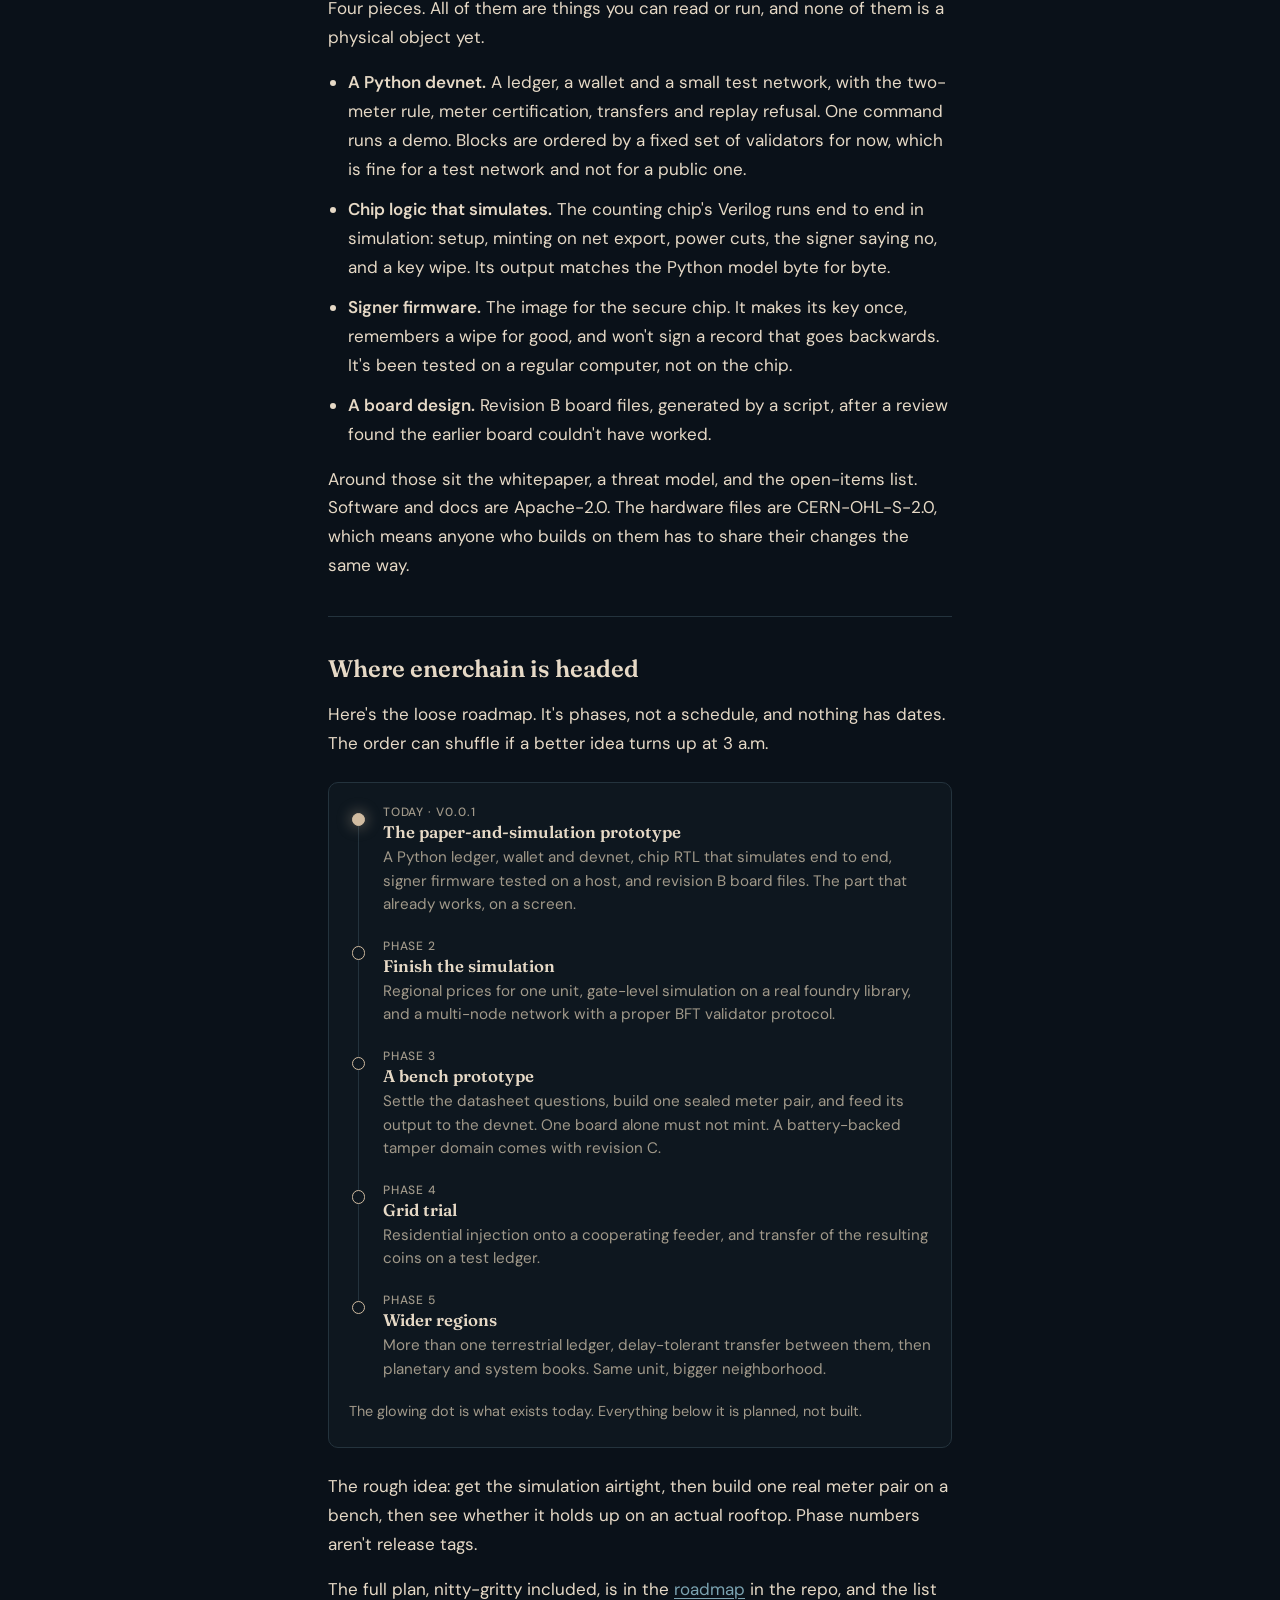
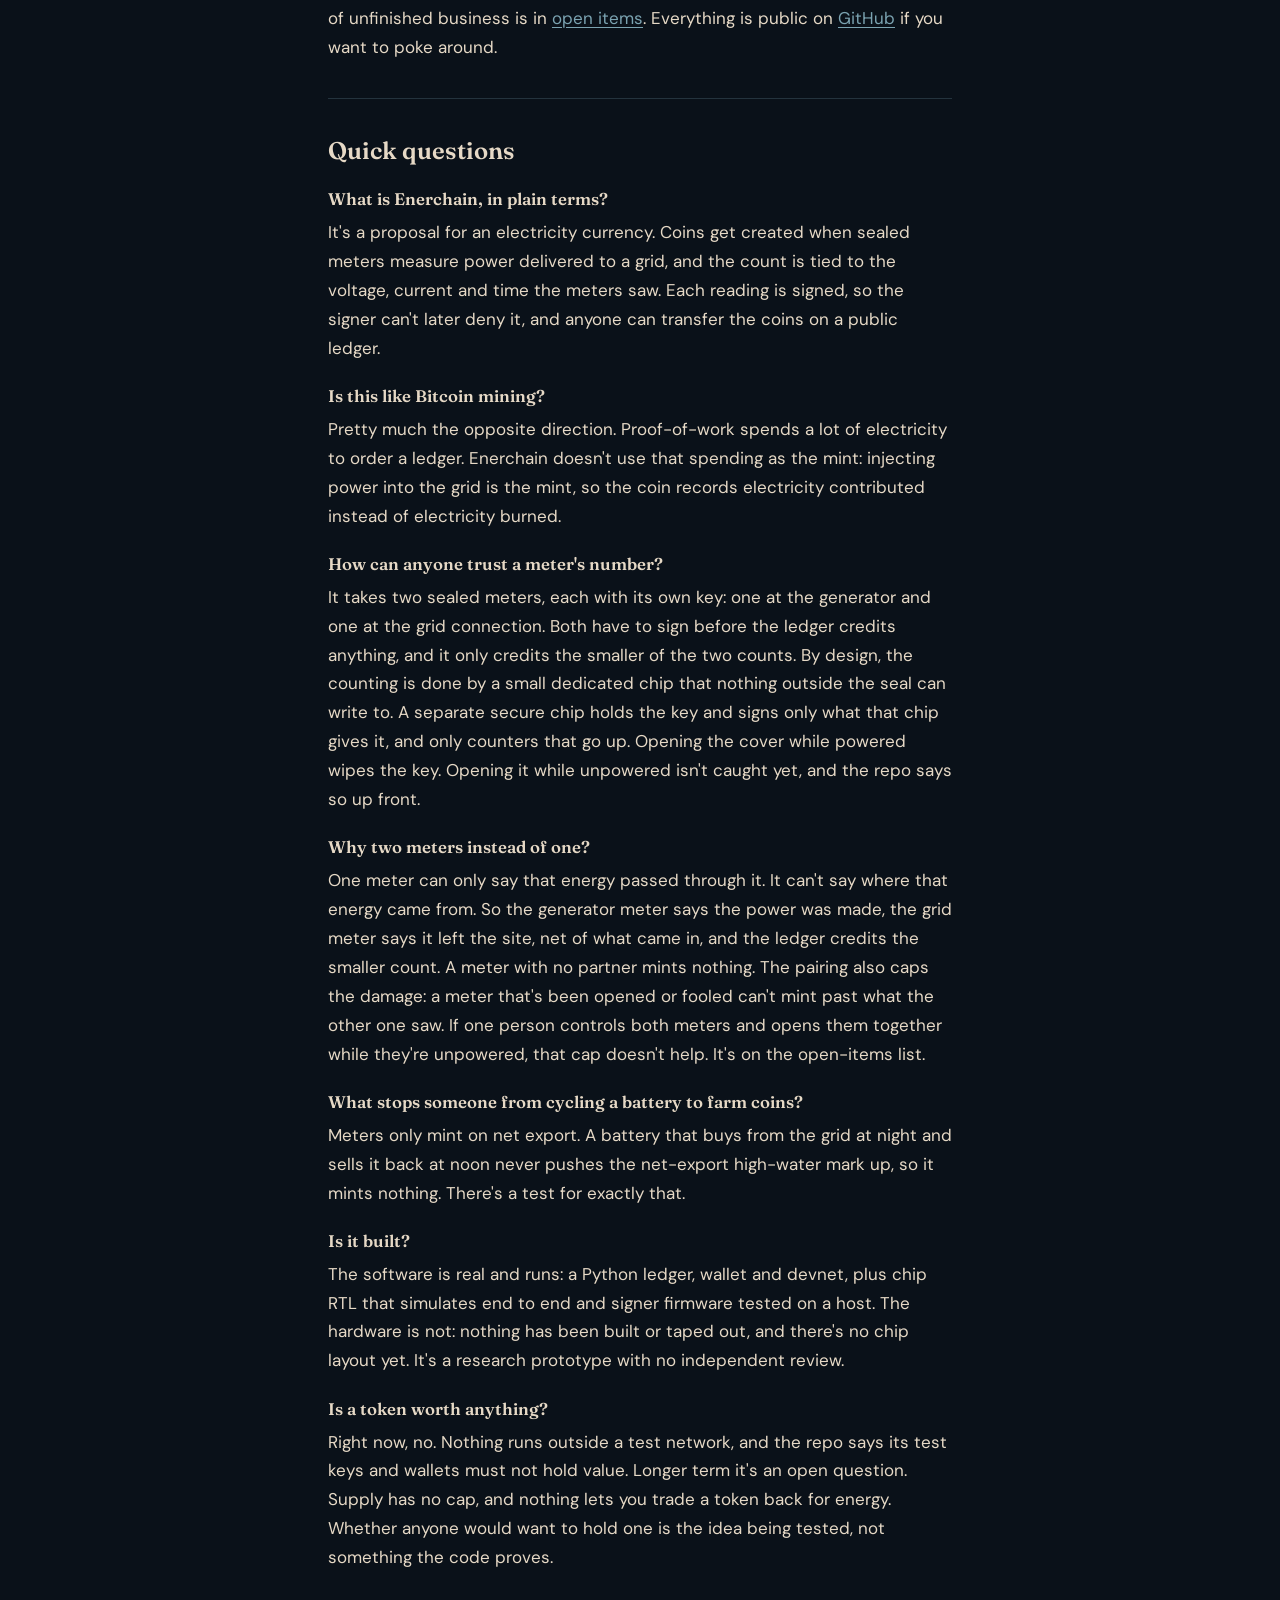
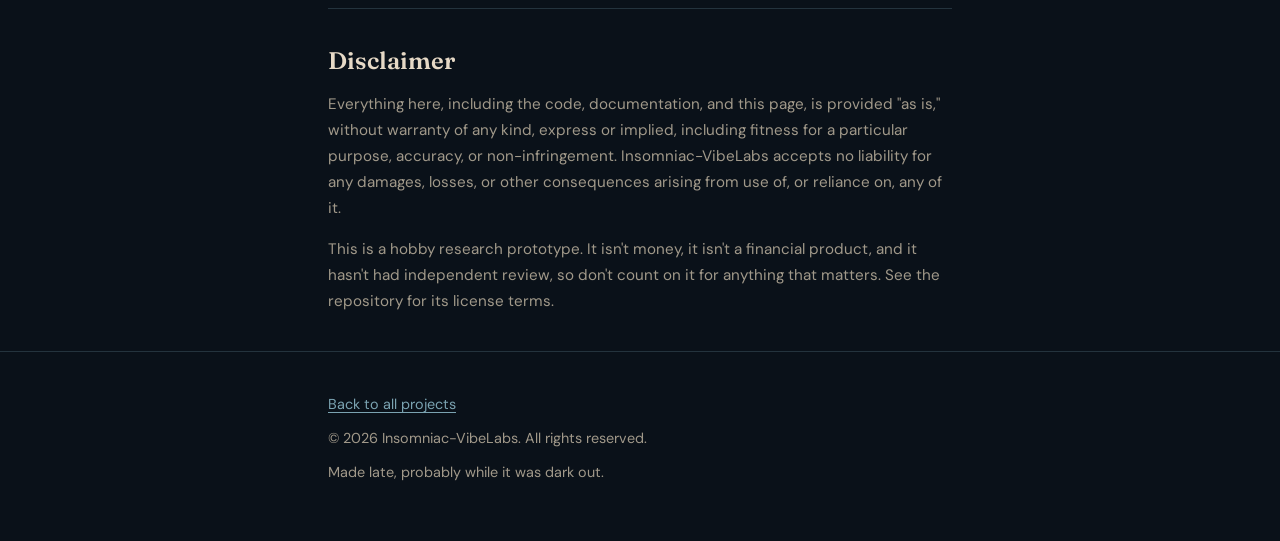
==== commit e468ecff: "enerchain page: expand on the homepage, fix accuracy, add search preview image - index: hook now say" ====
--- a/enerchain.html
+++ b/enerchain.html
@@ -4,22 +4,25 @@
 <meta charset="utf-8">
 <meta name="viewport" content="width=device-width, initial-scale=1">
 <meta name="color-scheme" content="dark">
-<title>enerchain: electricity as currency | Insomniac-VibeLabs</title>
-<meta name="description" content="Enerchain is an open source research prototype for an electricity currency: sealed meter pairs mint one token per kWh of net grid export, sign it with post-quantum ML-DSA, and record it on a public ledger.">
+<title>Enerchain: an electricity currency minted by meters, not miners | Insomniac-VibeLabs</title>
+<meta name="description" content="Enerchain is a hobby research prototype for an electricity currency. Two sealed meters count each kilowatt-hour a site sends to the grid and sign for it, and a public ledger credits the lower count. Simulation only so far.">
 <link rel="canonical" href="https://insomniac-vibelabs.github.io/Insomniac-VibeLabs-Webpage/enerchain.html">
-<meta property="og:type" content="website">
+<meta property="og:type" content="article">
+<meta property="article:published_time" content="2026-10-09">
+<meta property="article:modified_time" content="2026-10-09">
 <meta property="og:url" content="https://insomniac-vibelabs.github.io/Insomniac-VibeLabs-Webpage/enerchain.html">
 <meta property="og:site_name" content="Insomniac-VibeLabs">
-<meta property="og:image" content="https://insomniac-vibelabs.github.io/Insomniac-VibeLabs-Webpage/og-image.png">
-<meta property="og:image:width" content="1200">
-<meta property="og:image:height" content="630">
-<meta property="og:image:alt" content="Insomniac-VibeLabs logo">
-<meta property="og:title" content="enerchain: electricity as currency | Insomniac-VibeLabs">
-<meta property="og:description" content="Sealed meter pairs mint one token per kWh of net grid export, signed post-quantum and recorded on a public ledger. Open source research prototype.">
+<meta property="og:image" content="https://insomniac-vibelabs.github.io/Insomniac-VibeLabs-Webpage/og-enerchain.png">
+<meta property="og:image:width" content="1280">
+<meta property="og:image:height" content="720">
+<meta property="og:image:alt" content="Diagram of a solar array feeding a house through one sealed meter, with a second sealed meter at the grid connection. Both meters send signed records down to a ledger.">
+<meta property="og:title" content="Enerchain: an electricity currency minted by meters, not miners">
+<meta property="og:description" content="Two sealed meters count each kilowatt-hour a site sends to the grid and sign for it. A public ledger credits the lower count. Open source research prototype, simulation only so far.">
 <meta name="twitter:card" content="summary_large_image">
-<meta name="twitter:title" content="enerchain: electricity as currency | Insomniac-VibeLabs">
-<meta name="twitter:description" content="Sealed meter pairs mint one token per kWh of net grid export, signed post-quantum and recorded on a public ledger. Open source research prototype.">
-<meta name="twitter:image" content="https://insomniac-vibelabs.github.io/Insomniac-VibeLabs-Webpage/og-image.png">
+<meta name="twitter:title" content="Enerchain: an electricity currency minted by meters, not miners">
+<meta name="twitter:description" content="Two sealed meters count each kilowatt-hour a site sends to the grid and sign for it. A public ledger credits the lower count. Open source research prototype, simulation only so far.">
+<meta name="twitter:image" content="https://insomniac-vibelabs.github.io/Insomniac-VibeLabs-Webpage/og-enerchain.png">
+<meta name="twitter:image:alt" content="Diagram of a solar array feeding a house through one sealed meter, with a second sealed meter at the grid connection. Both meters send signed records down to a ledger.">
 <meta name="robots" content="index, follow, max-image-preview:large">
 <meta name="theme-color" content="#070d12">
 <link rel="icon" type="image/png" href="apple-touch-icon.png">
@@ -29,15 +32,47 @@
   "@context": "https://schema.org",
   "@graph": [
     {
+      "@type": "TechArticle",
+      "headline": "Enerchain: an electricity currency minted by meters, not miners",
+      "description": "Enerchain is a hobby research prototype for an electricity currency. Two sealed meters count each kilowatt-hour a site sends to the grid and sign for it, and a public ledger credits the lower count. Simulation only so far.",
+      "image": [
+        "https://insomniac-vibelabs.github.io/Insomniac-VibeLabs-Webpage/og-enerchain.png"
+      ],
+      "datePublished": "2026-10-09",
+      "dateModified": "2026-10-09",
+      "author": {
+        "@type": "Organization",
+        "name": "Insomniac-VibeLabs",
+        "url": "https://github.com/Insomniac-VibeLabs"
+      },
+      "publisher": {
+        "@type": "Organization",
+        "name": "Insomniac-VibeLabs",
+        "url": "https://github.com/Insomniac-VibeLabs"
+      },
+      "mainEntityOfPage": "https://insomniac-vibelabs.github.io/Insomniac-VibeLabs-Webpage/enerchain.html",
+      "inLanguage": "en"
+    },
+    {
       "@type": "SoftwareSourceCode",
       "name": "enerchain",
-      "description": "Electricity as currency: sealed meter pairs mint one token per kWh of net grid export, sign each one post-quantum (ML-DSA), and record it on a public ledger. Python devnet, chip RTL, signer firmware and board design. Research prototype, no independent review.",
+      "description": "Electricity as currency: two sealed meters each mint one token per kWh of net grid export and sign each record post-quantum (ML-DSA), and a public ledger credits the lower count. Python devnet, chip RTL, signer firmware and board design. Research prototype, nothing built, no independent review.",
       "url": "https://insomniac-vibelabs.github.io/Insomniac-VibeLabs-Webpage/enerchain.html",
       "codeRepository": "https://github.com/Insomniac-VibeLabs/enerchain",
-      "programmingLanguage": ["Python", "Verilog"],
-      "license": "https://www.apache.org/licenses/LICENSE-2.0",
+      "programmingLanguage": [
+        "Python",
+        "Verilog"
+      ],
+      "license": [
+        "https://www.apache.org/licenses/LICENSE-2.0",
+        "https://spdx.org/licenses/CERN-OHL-S-2.0.html"
+      ],
       "keywords": "cryptocurrency, dilithium, distributed ledger, electricity, energy, energy trading, ML-DSA, open hardware, post-quantum cryptography, proof of generation, prosumer, renewable energy, smart grid, smart meter, solar, whitepaper",
-      "author": { "@type": "Organization", "name": "Insomniac-VibeLabs", "url": "https://github.com/Insomniac-VibeLabs" }
+      "author": {
+        "@type": "Organization",
+        "name": "Insomniac-VibeLabs",
+        "url": "https://github.com/Insomniac-VibeLabs"
+      }
     },
     {
       "@type": "FAQPage",
@@ -68,6 +103,14 @@
         },
         {
           "@type": "Question",
+          "name": "Why two meters instead of one?",
+          "acceptedAnswer": {
+            "@type": "Answer",
+            "text": "One meter can only say that energy passed through it. It can't say where that energy came from. So the generator meter says the power was made, the grid meter says it left the site, net of what came in, and the ledger credits the smaller count. A meter with no partner mints nothing. The pairing also caps the damage: a meter that's been opened or fooled can't mint past what the other one saw. If one person controls both meters and opens them together while they're unpowered, that cap doesn't help. It's on the open-items list."
+          }
+        },
+        {
+          "@type": "Question",
           "name": "What stops someone from cycling a battery to farm coins?",
           "acceptedAnswer": {
             "@type": "Answer",
@@ -80,6 +123,14 @@
           "acceptedAnswer": {
             "@type": "Answer",
             "text": "The software is real and runs: a Python ledger, wallet and devnet, plus chip RTL that simulates end to end and signer firmware tested on a host. The hardware is not: nothing has been built or taped out, and there's no chip layout yet. It's a research prototype with no independent review."
+          }
+        },
+        {
+          "@type": "Question",
+          "name": "Is a token worth anything?",
+          "acceptedAnswer": {
+            "@type": "Answer",
+            "text": "Right now, no. Nothing runs outside a test network, and the repo says its test keys and wallets must not hold value. Longer term it's an open question. Supply has no cap, and nothing lets you trade a token back for energy. Whether anyone would want to hold one is the idea being tested, not something the code proves."
           }
         }
       ]
@@ -100,6 +151,7 @@
     <a href="./" aria-label="Insomniac-VibeLabs home"><img class="mark" src="logo-400.jpg" alt="Insomniac-VibeLabs logo" width="72" height="72" style="margin-top:1.25rem"></a>
     <h1>enerchain</h1>
     <p class="tagline">Power is the new gold. Allegedly. We're testing the idea.</p>
+    <p class="fine updated">Last updated <time datetime="2026-10-09">October 9, 2026</time></p>
   </div>
 </header>
 
@@ -107,22 +159,52 @@
 
   <section>
     <h2>The short version</h2>
-    <p>Enerchain is a proposal for an electricity currency. A site gets two sealed meters, one at the solar array or generator and one where it connects to the grid. Each meter counts energy both ways and signs a record for every kilowatt-hour of net export. A public ledger checks both signatures and credits the smaller of the two counts. After that, the tokens move around like any other ledger asset. The code, docs and board files live in <a href="https://github.com/Insomniac-VibeLabs/enerchain">enerchain</a> on GitHub.</p>
+    <p>Enerchain is a proposal for an electricity currency. The pitch: when a site sends more power to the grid than it takes, hardware on the wire counts it and signs for it, one token per kilowatt-hour. It takes two sealed meters to do that, one where the power is made and one where it leaves, and a public ledger only credits what both of them back up. After that, the tokens move around like any other ledger asset. The code, docs and board files live in <a href="https://github.com/Insomniac-VibeLabs/enerchain">enerchain</a> on GitHub.</p>
     <p>The idea is that more and more of the economy runs on electricity, and generation is spreading out to rooftops. So why not denominate money in the thing everything runs on?</p>
+    <p>Fair warning up front: it's simulation and paperwork so far. No meter, board, or chip has been built.</p>
+  </section>
+
+  <section>
+    <h2>How a kilowatt-hour becomes a token</h2>
+    <p>Say a home array sends 10 kWh more to the grid than the house pulls from it. Here's what the design does with that.</p>
+    <figure class="shot">
+      <img src="og-enerchain.png" width="1280" height="720" alt="Diagram of a solar array feeding a house through one sealed meter, with a second sealed meter at the grid connection. Both meters send signed records down to a ledger.">
+      <figcaption>The whole idea on one napkin. Power flows left to right, and signed records drop down to the ledger.</figcaption>
+    </figure>
+    <ol class="diff">
+      <li><strong>Two meters watch the wire.</strong> One sits at the array's terminals and counts what the panels made. The other sits at the grid connection and counts what went out and what came in.</li>
+      <li><strong>A chip does the adding, not a program.</strong> Each meter ticks once per watt-hour, and a small dedicated chip keeps the running totals in fixed logic. There's no port for anything outside the seal to write a number in, and the totals are meant to survive a power cut.</li>
+      <li><strong>Every net kilowatt-hour, a token.</strong> Each time exports climb another 1,000 watt-hours past their previous high, net of imports, the chip mints one token and builds a short record of its running totals.</li>
+      <li><strong>A second chip signs it.</strong> A separate secure chip keeps the key inside and knows two commands: sign the record the counting chip hands over, or erase the key. The radio only forwards what's already signed.</li>
+      <li><strong>The ledger takes the lower count.</strong> It checks each meter's signature against its certified key, makes sure the totals only went up, and credits the smaller of the two token counts. Here that's 10 tokens.</li>
+    </ol>
+    <p>The records are running totals, so losing one costs nothing. The next one carries everything forward.</p>
   </section>
 
   <section>
     <h2>What's a little different about it</h2>
     <p>People have poked at energy tokens before, so here's what's unusual about this take.</p>
     <ul class="diff">
-      <li><strong>Hardware does the counting, not software.</strong> An inverter, a radio, or a server can report whatever number it likes. So in the design the energy is added up inside a sealed meter, and a small purpose-built chip turns that into tokens in fixed logic. Its counters have no way in from outside. Signing is a second chip's job: an off-the-shelf secure part that keeps the key to itself, runs a tiny firmware image whose hash is published, and signs only the record the counting chip passes it.</li>
-      <li><strong>Two meters, one minimum.</strong> One sealed meter sits at the generator and vouches that the power was produced. Another sits at the grid connection and vouches that it left the site. Each has its own key. The ledger wants a signature from both before it credits anything, and then it goes with the lower count, so a single meter, fooled or not, can't mint on its own.</li>
+      <li><strong>Hardware does the counting, not software.</strong> An inverter, a radio, or a server can report whatever number it likes. So in the design, the adding-up happens in a purpose-built chip with no way in from outside, and a separate off-the-shelf secure chip does the signing. That one runs a tiny firmware image whose hash is published, so a swapped image doesn't verify.</li>
+      <li><strong>Two meters, the lower count wins.</strong> One sealed meter sits at the generator and vouches that the power was produced. Another sits at the grid connection and vouches that it left the site. Each has its own key. The ledger wants signatures from both before it credits anything, then goes with the lower count. So one meter can't mint alone, and a meter that's been fooled or opened up can't mint past what its partner saw.</li>
       <li><strong>Net export only.</strong> A battery that buys from the grid at night and sells back at noon doesn't raise the net-export mark, so it mints nothing. There's a test for it.</li>
       <li><strong>Every kilowatt-hour gets its own signature,</strong> using ML-DSA, a post-quantum scheme. The signer can't deny it later. Quantum-resistant under the standard, not quantum-proof.</li>
       <li><strong>One unit, any size of region.</strong> The same measurement language runs from a single feeder up to, someday, a planetary region trading with another.</li>
       <li><strong>It shows its homework.</strong> The repo includes a review that found the earlier board design couldn't have worked, a threat model, and a list of every assumption still to verify. It also says plainly that nothing has been built.</li>
     </ul>
     <p class="fine">A token doesn't prove the energy was renewable, that it displaced anything, or that it wasn't also sold to a utility somewhere else. That's a market-design question, and it's still open.</p>
+  </section>
+
+  <section>
+    <h2>What's in the repo today</h2>
+    <p>Four pieces. All of them are things you can read or run, and none of them is a physical object yet.</p>
+    <ul class="diff">
+      <li><strong>A Python devnet.</strong> A ledger, a wallet and a small test network, with the two-meter rule, meter certification, transfers and replay refusal. One command runs a demo. Blocks are ordered by a fixed set of validators for now, which is fine for a test network and not for a public one.</li>
+      <li><strong>Chip logic that simulates.</strong> The counting chip's Verilog runs end to end in simulation: setup, minting on net export, power cuts, the signer saying no, and a key wipe. Its output matches the Python model byte for byte.</li>
+      <li><strong>Signer firmware.</strong> The image for the secure chip. It makes its key once, remembers a wipe for good, and won't sign a record that goes backwards. It's been tested on a regular computer, not on the chip.</li>
+      <li><strong>A board design.</strong> Revision B board files, generated by a script, after a review found the earlier board couldn't have worked.</li>
+    </ul>
+    <p>Around those sit the whitepaper, a threat model, and the open-items list. Software and docs are Apache-2.0. The hardware files are CERN-OHL-S-2.0, which means anyone who builds on them has to share their changes the same way.</p>
   </section>
 
   <section>
@@ -172,10 +254,14 @@
     <p>Pretty much the opposite direction. Proof-of-work spends a lot of electricity to order a ledger. Enerchain doesn't use that spending as the mint: injecting power into the grid is the mint, so the coin records electricity contributed instead of electricity burned.</p>
     <h3>How can anyone trust a meter's number?</h3>
     <p>It takes two sealed meters, each with its own key: one at the generator and one at the grid connection. Both have to sign before the ledger credits anything, and it only credits the smaller of the two counts. By design, the counting is done by a small dedicated chip that nothing outside the seal can write to. A separate secure chip holds the key and signs only what that chip gives it, and only counters that go up. Opening the cover while powered wipes the key. Opening it while unpowered isn't caught yet, and the repo says so up front.</p>
+    <h3>Why two meters instead of one?</h3>
+    <p>One meter can only say that energy passed through it. It can't say where that energy came from. So the generator meter says the power was made, the grid meter says it left the site, net of what came in, and the ledger credits the smaller count. A meter with no partner mints nothing. The pairing also caps the damage: a meter that's been opened or fooled can't mint past what the other one saw. If one person controls both meters and opens them together while they're unpowered, that cap doesn't help. It's on the open-items list.</p>
     <h3>What stops someone from cycling a battery to farm coins?</h3>
     <p>Meters only mint on net export. A battery that buys from the grid at night and sells it back at noon never pushes the net-export high-water mark up, so it mints nothing. There's a test for exactly that.</p>
     <h3>Is it built?</h3>
     <p>The software is real and runs: a Python ledger, wallet and devnet, plus chip RTL that simulates end to end and signer firmware tested on a host. The hardware is not: nothing has been built or taped out, and there's no chip layout yet. It's a research prototype with no independent review.</p>
+    <h3>Is a token worth anything?</h3>
+    <p>Right now, no. Nothing runs outside a test network, and the repo says its test keys and wallets must not hold value. Longer term it's an open question. Supply has no cap, and nothing lets you trade a token back for energy. Whether anyone would want to hold one is the idea being tested, not something the code proves.</p>
   </section>
 
   <section>
--- a/style.css
+++ b/style.css
@@ -130,3 +130,7 @@
   .pages li { background: var(--panel); border: 1px solid var(--line); border-radius: 10px; padding: 1.15rem 1.25rem; }
   .pages a { font: 600 1.15rem/1.4 var(--serif); display: block; margin-bottom: .35rem; }
   .pages p { color: var(--muted); font-size: 1rem; }
+  .shot { margin: 1.25rem 0; }
+  .shot img { display: block; width: 100%; height: auto; border: 1px solid var(--line); border-radius: 10px; }
+  .shot figcaption { margin-top: .6rem; color: var(--muted); font-size: .9rem; }
+  .updated { margin-top: .9rem; }
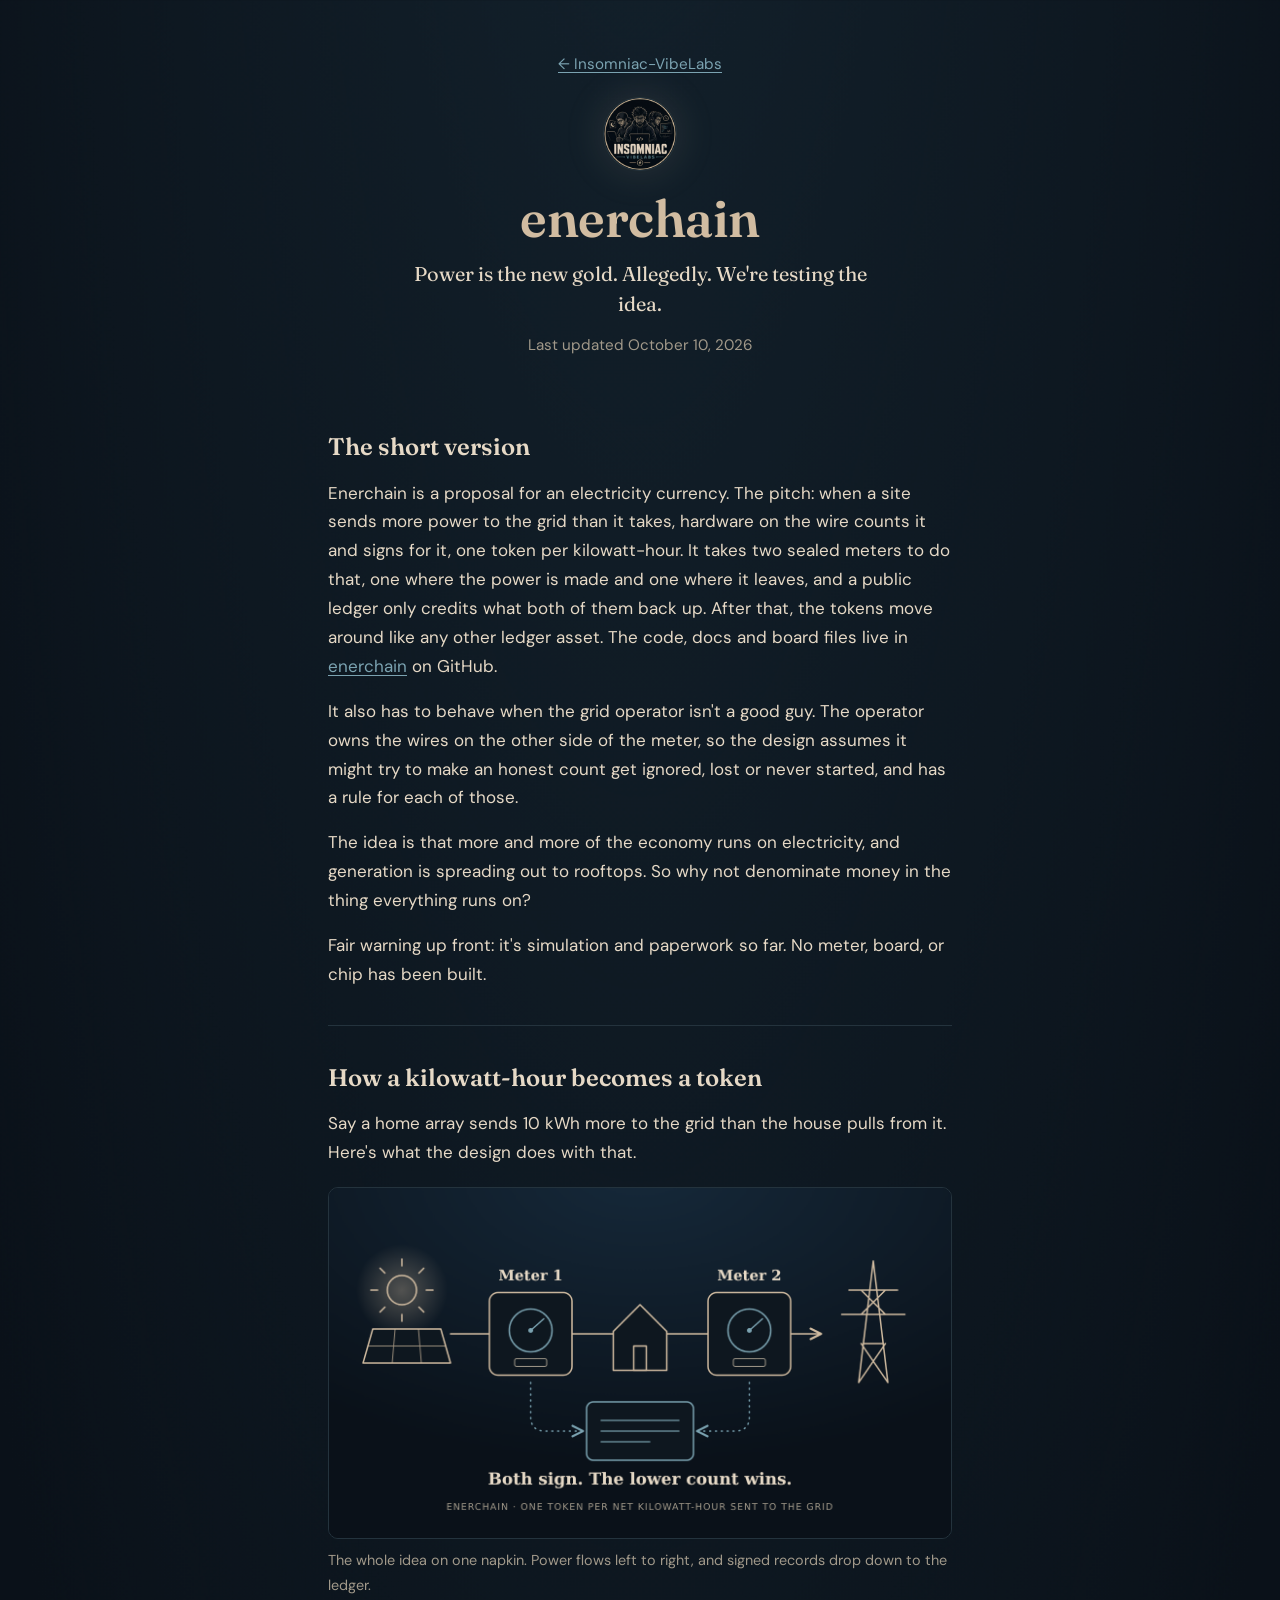
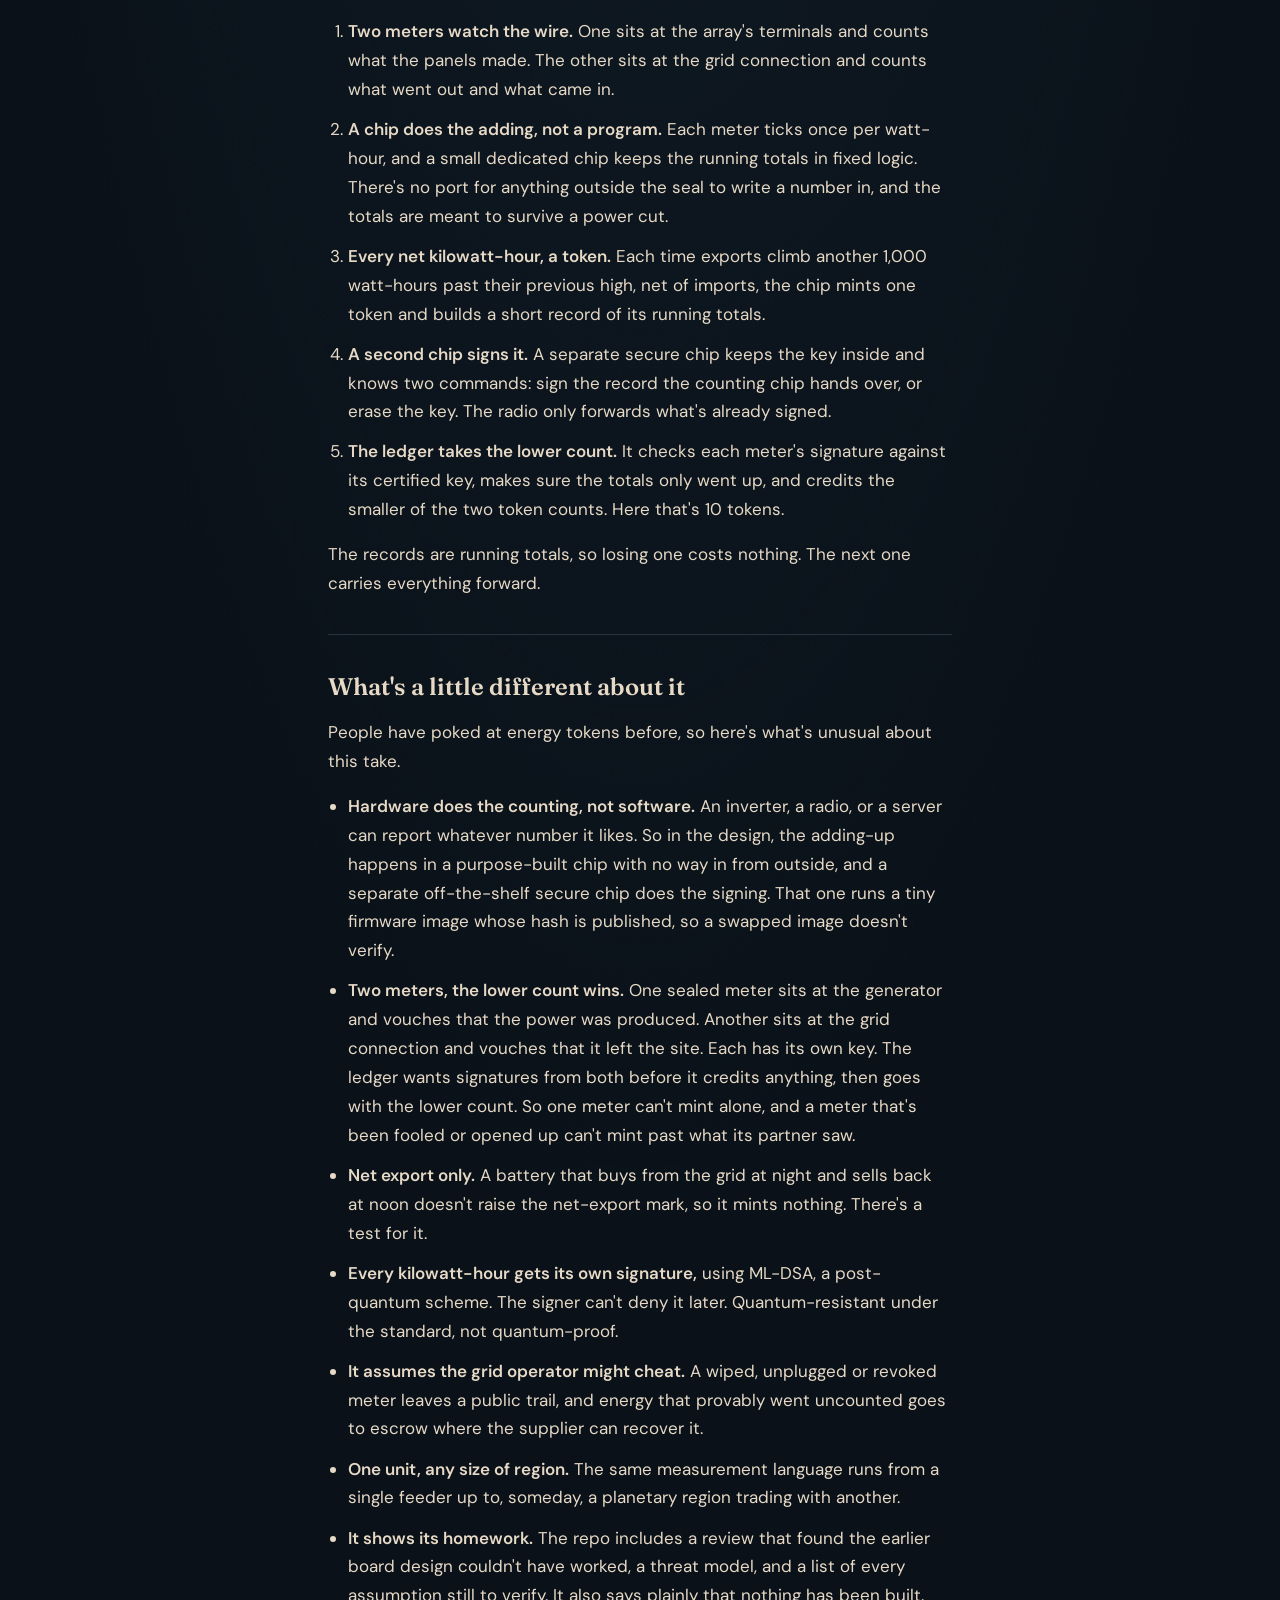
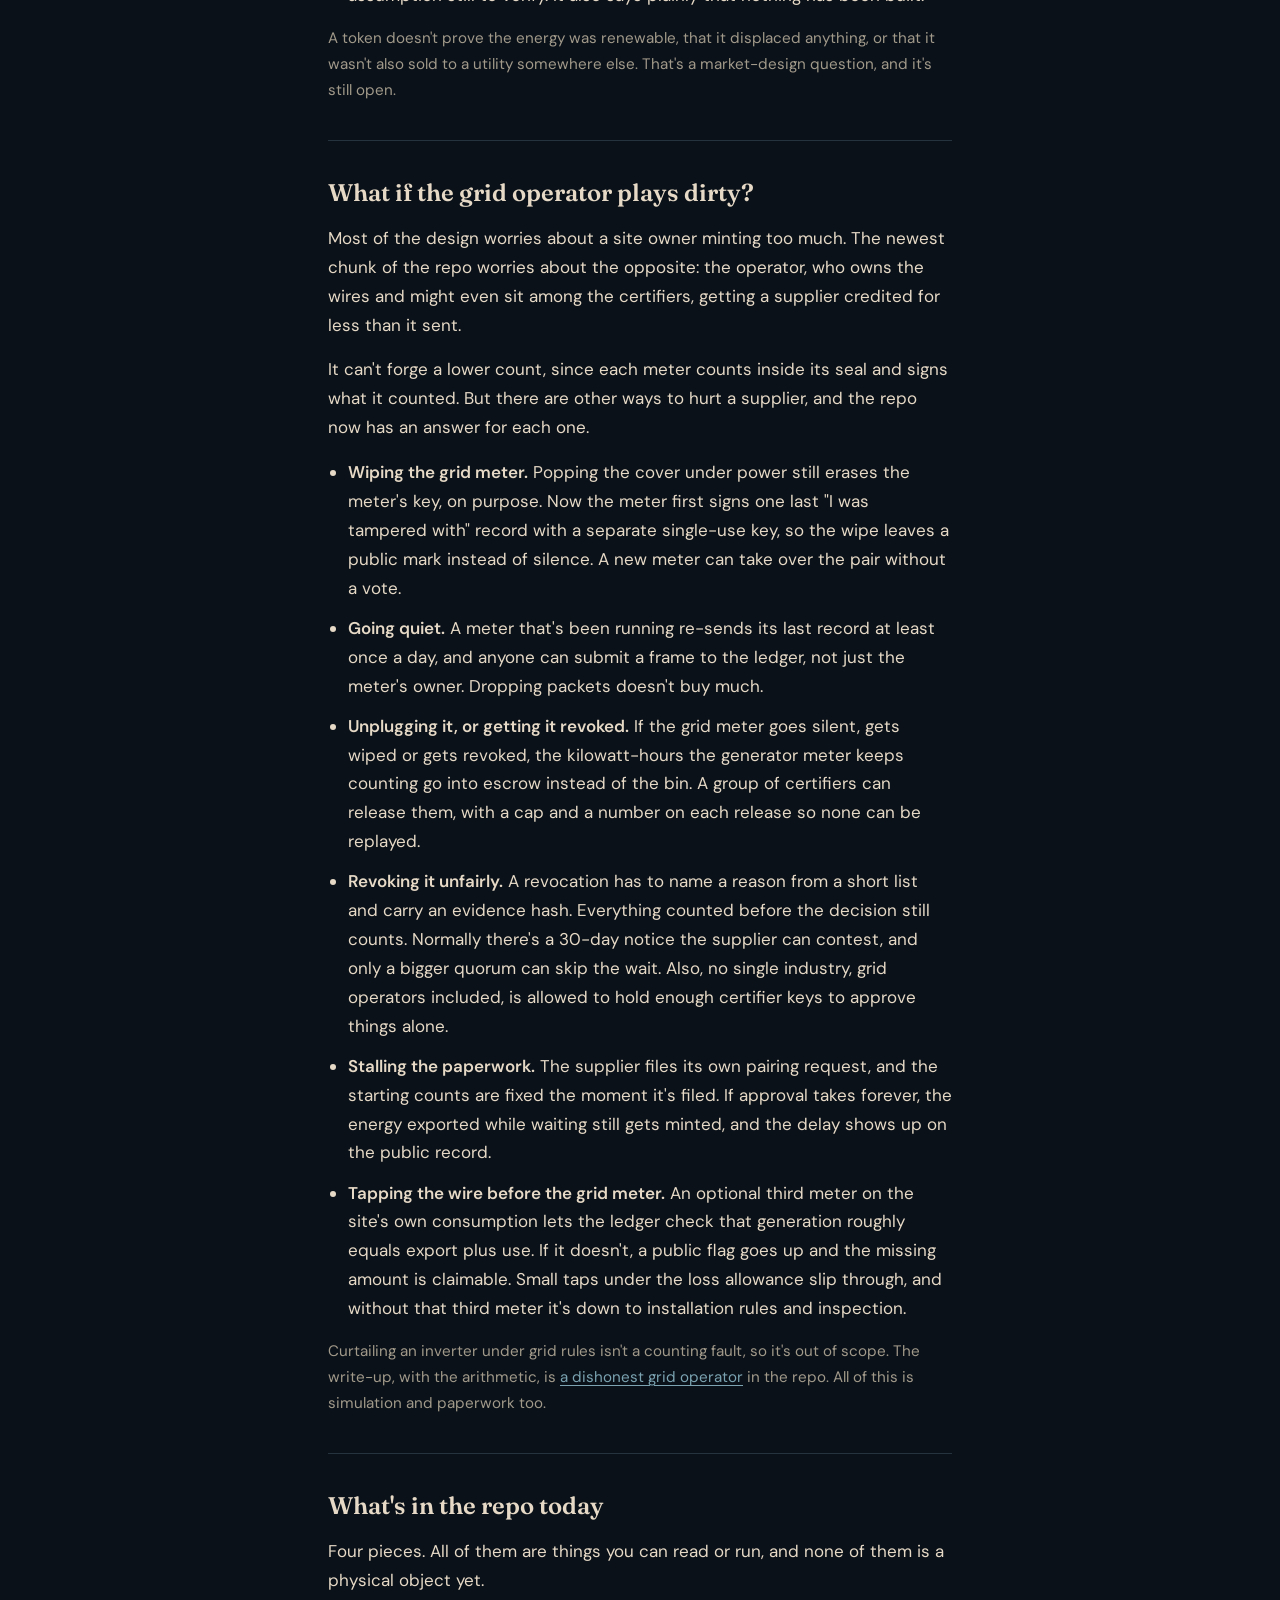
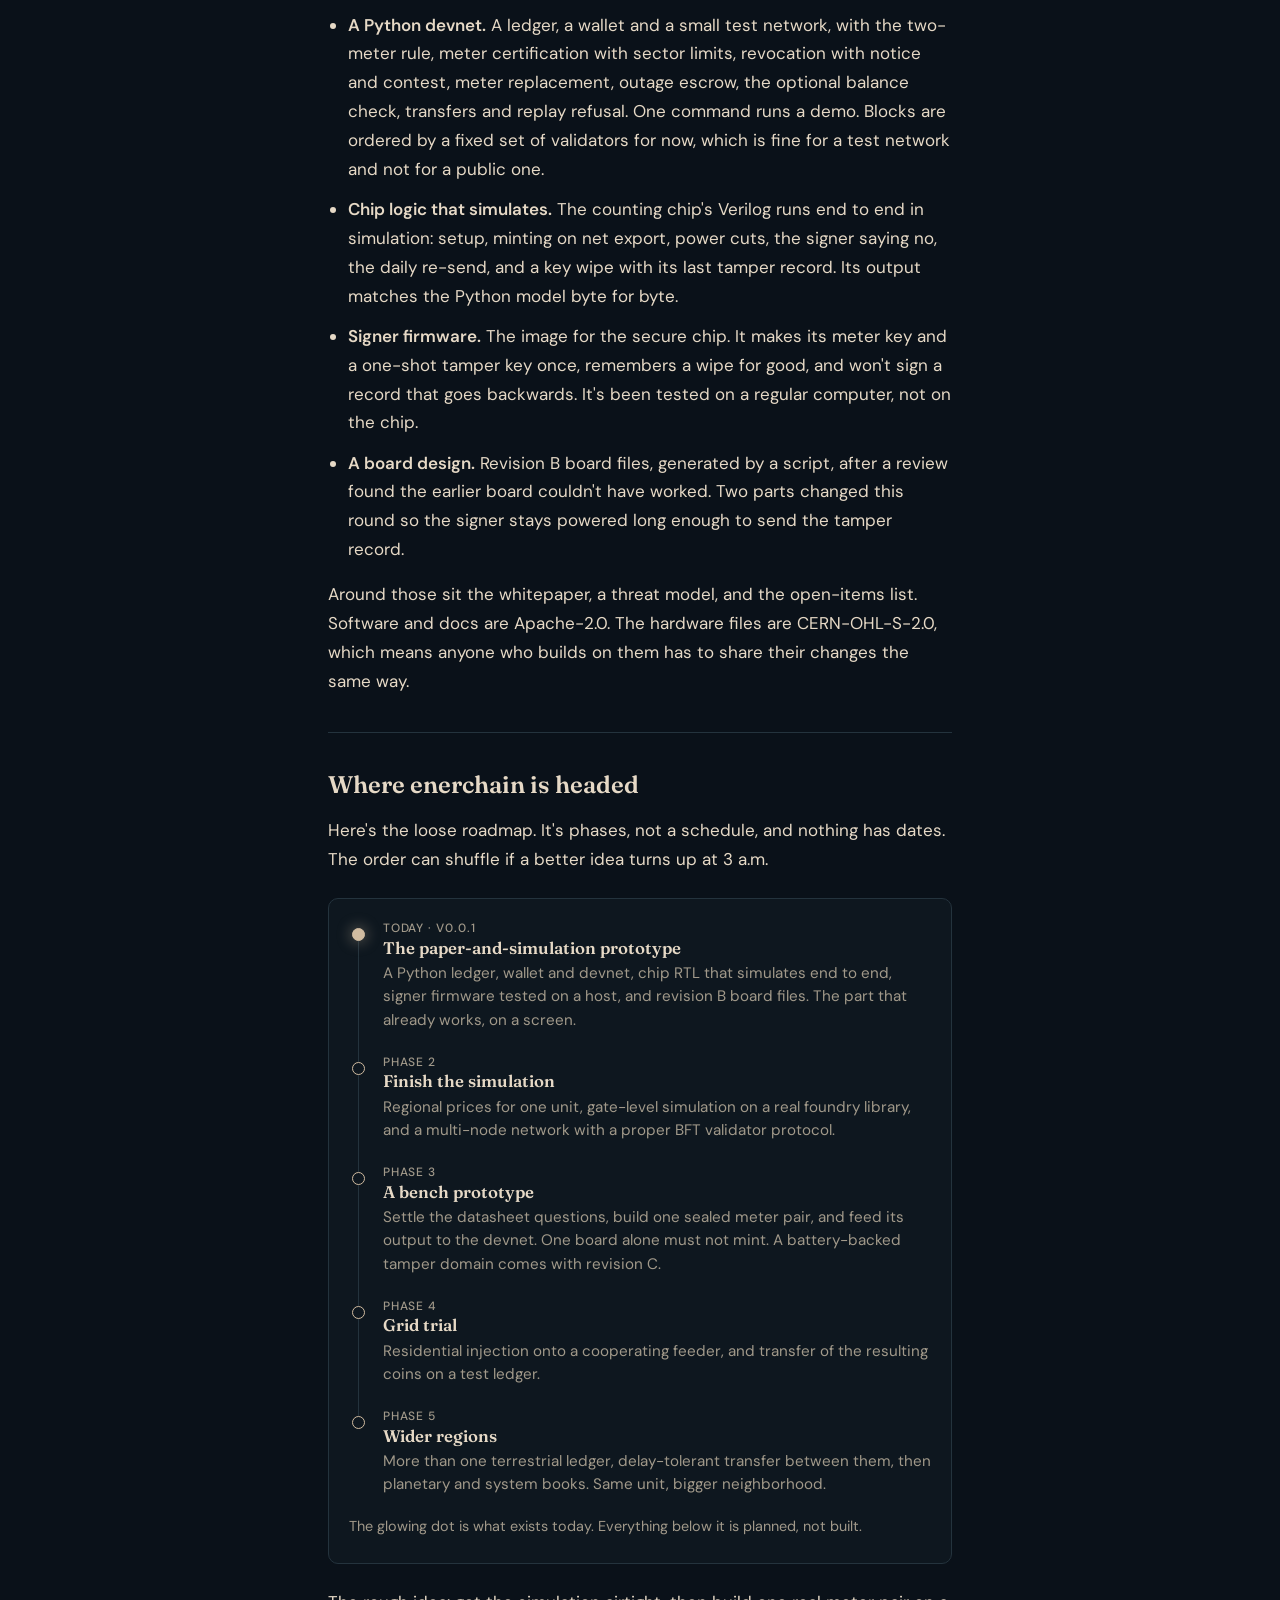
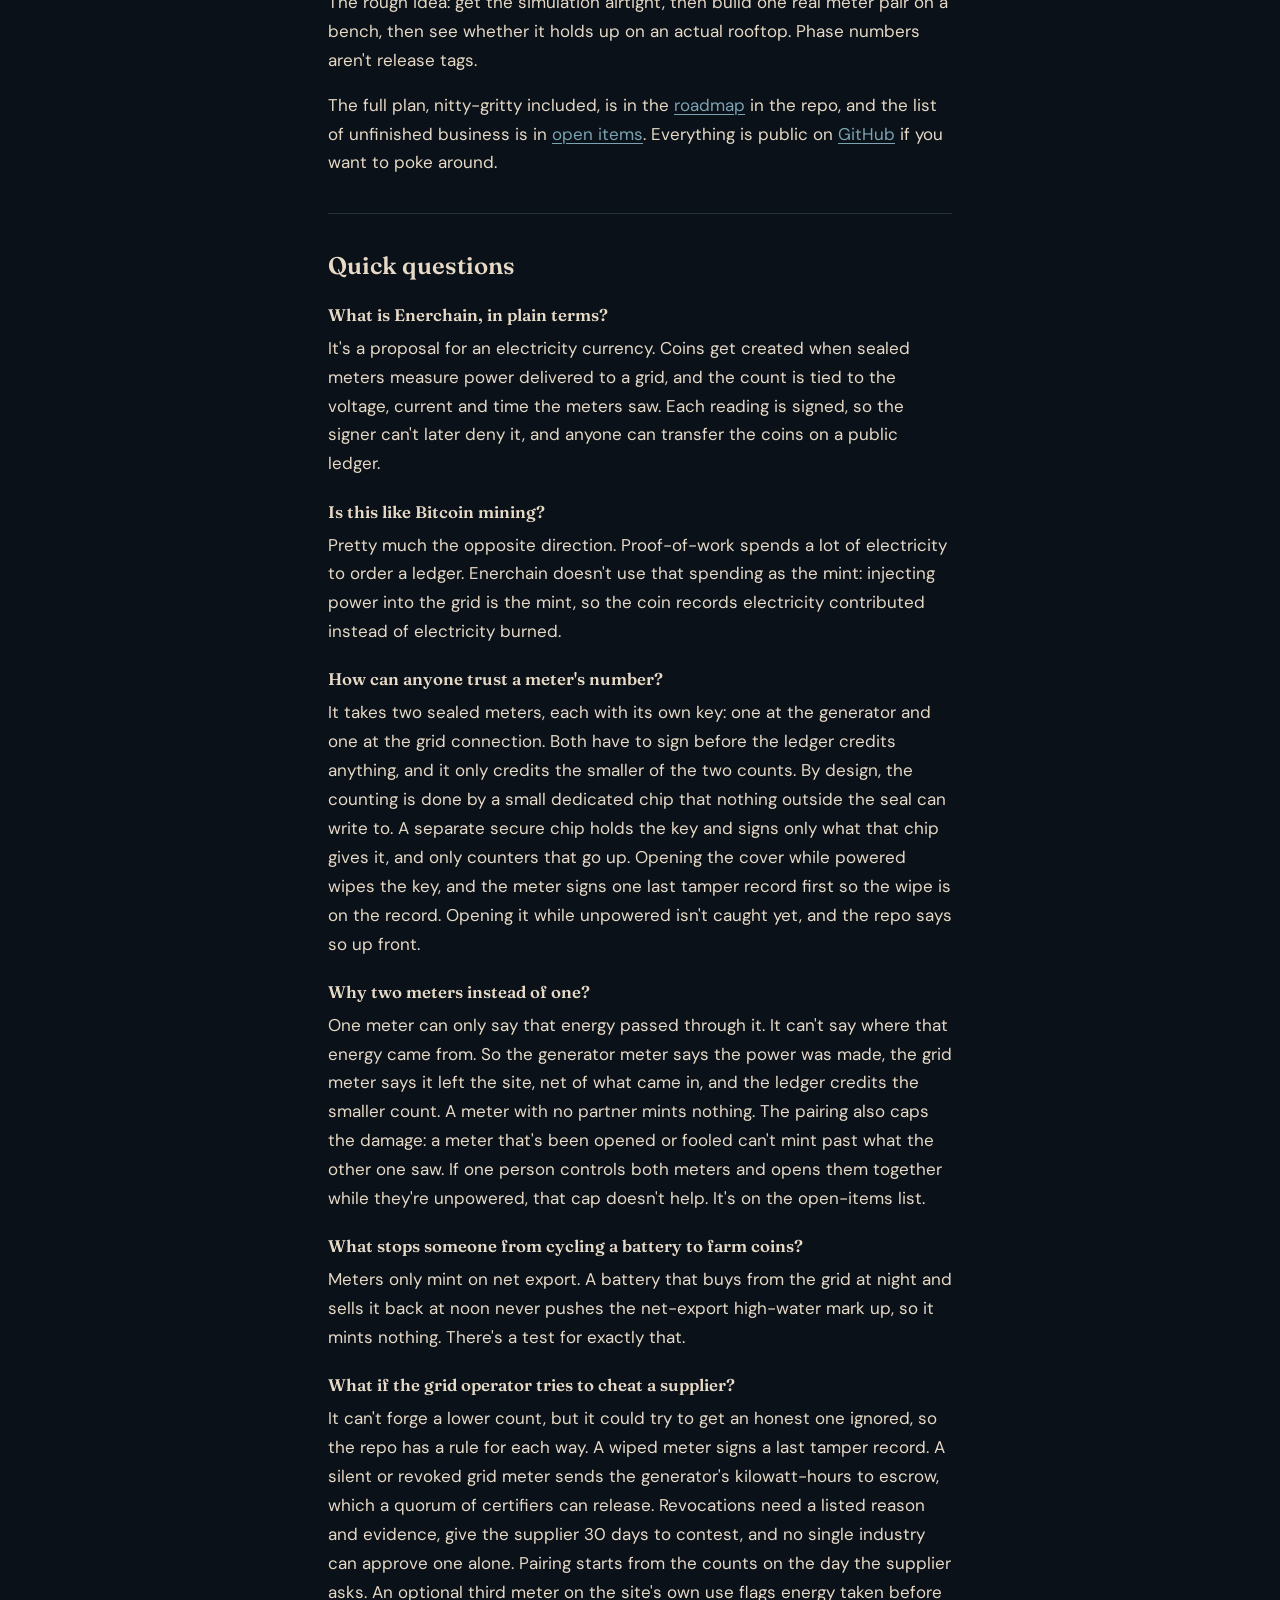
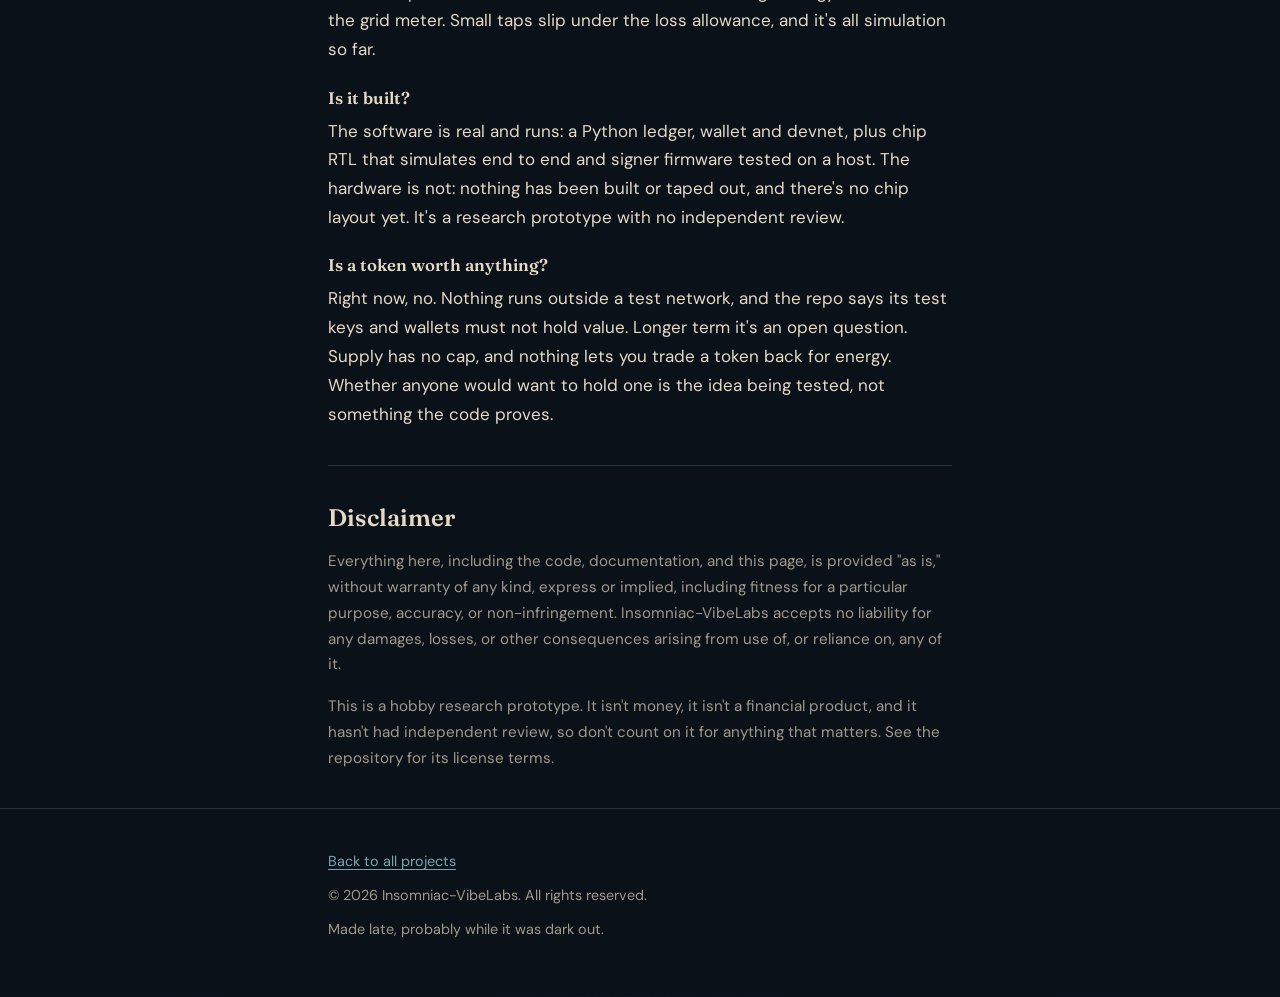
==== commit 3a772197: "enerchain: cover the protections against a dishonest grid operator (doc-1.4) Co-Authored-By: Claude " ====
--- a/enerchain.html
+++ b/enerchain.html
@@ -9,7 +9,7 @@
 <link rel="canonical" href="https://insomniac-vibelabs.github.io/Insomniac-VibeLabs-Webpage/enerchain.html">
 <meta property="og:type" content="article">
 <meta property="article:published_time" content="2026-10-09">
-<meta property="article:modified_time" content="2026-10-09">
+<meta property="article:modified_time" content="2026-10-10">
 <meta property="og:url" content="https://insomniac-vibelabs.github.io/Insomniac-VibeLabs-Webpage/enerchain.html">
 <meta property="og:site_name" content="Insomniac-VibeLabs">
 <meta property="og:image" content="https://insomniac-vibelabs.github.io/Insomniac-VibeLabs-Webpage/og-enerchain.png">
@@ -39,7 +39,7 @@
         "https://insomniac-vibelabs.github.io/Insomniac-VibeLabs-Webpage/og-enerchain.png"
       ],
       "datePublished": "2026-10-09",
-      "dateModified": "2026-10-09",
+      "dateModified": "2026-10-10",
       "author": {
         "@type": "Organization",
         "name": "Insomniac-VibeLabs",
@@ -98,7 +98,7 @@
           "name": "How can anyone trust a meter's number?",
           "acceptedAnswer": {
             "@type": "Answer",
-            "text": "It takes two sealed meters, each with its own key: one at the generator and one at the grid connection. Both have to sign before the ledger credits anything, and it only credits the smaller of the two counts. By design, the counting is done by a small dedicated chip that nothing outside the seal can write to. A separate secure chip holds the key and signs only what that chip gives it, and only counters that go up. Opening the cover while powered wipes the key. Opening it while unpowered isn't caught yet, and the repo says so up front."
+            "text": "It takes two sealed meters, each with its own key: one at the generator and one at the grid connection. Both have to sign before the ledger credits anything, and it only credits the smaller of the two counts. By design, the counting is done by a small dedicated chip that nothing outside the seal can write to. A separate secure chip holds the key and signs only what that chip gives it, and only counters that go up. Opening the cover while powered wipes the key, and the meter signs one last tamper record first so the wipe is on the record. Opening it while unpowered isn't caught yet, and the repo says so up front."
           }
         },
         {
@@ -115,6 +115,14 @@
           "acceptedAnswer": {
             "@type": "Answer",
             "text": "Meters only mint on net export. A battery that buys from the grid at night and sells it back at noon never pushes the net-export high-water mark up, so it mints nothing. There's a test for exactly that."
+          }
+        },
+        {
+          "@type": "Question",
+          "name": "What if the grid operator tries to cheat a supplier?",
+          "acceptedAnswer": {
+            "@type": "Answer",
+            "text": "It can't forge a lower count, but it could try to get an honest one ignored, so the repo has a rule for each way. A wiped meter signs a last tamper record. A silent or revoked grid meter sends the generator's kilowatt-hours to escrow, which a quorum of certifiers can release. Revocations need a listed reason and evidence, give the supplier 30 days to contest, and no single industry can approve one alone. Pairing starts from the counts on the day the supplier asks. An optional third meter on the site's own use flags energy taken before the grid meter. Small taps slip under the loss allowance, and it's all simulation so far."
           }
         },
         {
@@ -151,7 +159,7 @@
     <a href="./" aria-label="Insomniac-VibeLabs home"><img class="mark" src="logo-400.jpg" alt="Insomniac-VibeLabs logo" width="72" height="72" style="margin-top:1.25rem"></a>
     <h1>enerchain</h1>
     <p class="tagline">Power is the new gold. Allegedly. We're testing the idea.</p>
-    <p class="fine updated">Last updated <time datetime="2026-10-09">October 9, 2026</time></p>
+    <p class="fine updated">Last updated <time datetime="2026-10-10">October 10, 2026</time></p>
   </div>
 </header>
 
@@ -160,6 +168,7 @@
   <section>
     <h2>The short version</h2>
     <p>Enerchain is a proposal for an electricity currency. The pitch: when a site sends more power to the grid than it takes, hardware on the wire counts it and signs for it, one token per kilowatt-hour. It takes two sealed meters to do that, one where the power is made and one where it leaves, and a public ledger only credits what both of them back up. After that, the tokens move around like any other ledger asset. The code, docs and board files live in <a href="https://github.com/Insomniac-VibeLabs/enerchain">enerchain</a> on GitHub.</p>
+    <p>It also has to behave when the grid operator isn't a good guy. The operator owns the wires on the other side of the meter, so the design assumes it might try to make an honest count get ignored, lost or never started, and has a rule for each of those.</p>
     <p>The idea is that more and more of the economy runs on electricity, and generation is spreading out to rooftops. So why not denominate money in the thing everything runs on?</p>
     <p>Fair warning up front: it's simulation and paperwork so far. No meter, board, or chip has been built.</p>
   </section>
@@ -189,6 +198,7 @@
       <li><strong>Two meters, the lower count wins.</strong> One sealed meter sits at the generator and vouches that the power was produced. Another sits at the grid connection and vouches that it left the site. Each has its own key. The ledger wants signatures from both before it credits anything, then goes with the lower count. So one meter can't mint alone, and a meter that's been fooled or opened up can't mint past what its partner saw.</li>
       <li><strong>Net export only.</strong> A battery that buys from the grid at night and sells back at noon doesn't raise the net-export mark, so it mints nothing. There's a test for it.</li>
       <li><strong>Every kilowatt-hour gets its own signature,</strong> using ML-DSA, a post-quantum scheme. The signer can't deny it later. Quantum-resistant under the standard, not quantum-proof.</li>
+      <li><strong>It assumes the grid operator might cheat.</strong> A wiped, unplugged or revoked meter leaves a public trail, and energy that provably went uncounted goes to escrow where the supplier can recover it.</li>
       <li><strong>One unit, any size of region.</strong> The same measurement language runs from a single feeder up to, someday, a planetary region trading with another.</li>
       <li><strong>It shows its homework.</strong> The repo includes a review that found the earlier board design couldn't have worked, a threat model, and a list of every assumption still to verify. It also says plainly that nothing has been built.</li>
     </ul>
@@ -196,13 +206,28 @@
   </section>
 
   <section>
+    <h2>What if the grid operator plays dirty?</h2>
+    <p>Most of the design worries about a site owner minting too much. The newest chunk of the repo worries about the opposite: the operator, who owns the wires and might even sit among the certifiers, getting a supplier credited for less than it sent.</p>
+    <p>It can't forge a lower count, since each meter counts inside its seal and signs what it counted. But there are other ways to hurt a supplier, and the repo now has an answer for each one.</p>
+    <ul class="diff">
+      <li><strong>Wiping the grid meter.</strong> Popping the cover under power still erases the meter's key, on purpose. Now the meter first signs one last "I was tampered with" record with a separate single-use key, so the wipe leaves a public mark instead of silence. A new meter can take over the pair without a vote.</li>
+      <li><strong>Going quiet.</strong> A meter that's been running re-sends its last record at least once a day, and anyone can submit a frame to the ledger, not just the meter's owner. Dropping packets doesn't buy much.</li>
+      <li><strong>Unplugging it, or getting it revoked.</strong> If the grid meter goes silent, gets wiped or gets revoked, the kilowatt-hours the generator meter keeps counting go into escrow instead of the bin. A group of certifiers can release them, with a cap and a number on each release so none can be replayed.</li>
+      <li><strong>Revoking it unfairly.</strong> A revocation has to name a reason from a short list and carry an evidence hash. Everything counted before the decision still counts. Normally there's a 30-day notice the supplier can contest, and only a bigger quorum can skip the wait. Also, no single industry, grid operators included, is allowed to hold enough certifier keys to approve things alone.</li>
+      <li><strong>Stalling the paperwork.</strong> The supplier files its own pairing request, and the starting counts are fixed the moment it's filed. If approval takes forever, the energy exported while waiting still gets minted, and the delay shows up on the public record.</li>
+      <li><strong>Tapping the wire before the grid meter.</strong> An optional third meter on the site's own consumption lets the ledger check that generation roughly equals export plus use. If it doesn't, a public flag goes up and the missing amount is claimable. Small taps under the loss allowance slip through, and without that third meter it's down to installation rules and inspection.</li>
+    </ul>
+    <p class="fine">Curtailing an inverter under grid rules isn't a counting fault, so it's out of scope. The write-up, with the arithmetic, is <a href="https://github.com/Insomniac-VibeLabs/enerchain/blob/main/docs/grid-operator.md">a dishonest grid operator</a> in the repo. All of this is simulation and paperwork too.</p>
+  </section>
+
+  <section>
     <h2>What's in the repo today</h2>
     <p>Four pieces. All of them are things you can read or run, and none of them is a physical object yet.</p>
     <ul class="diff">
-      <li><strong>A Python devnet.</strong> A ledger, a wallet and a small test network, with the two-meter rule, meter certification, transfers and replay refusal. One command runs a demo. Blocks are ordered by a fixed set of validators for now, which is fine for a test network and not for a public one.</li>
-      <li><strong>Chip logic that simulates.</strong> The counting chip's Verilog runs end to end in simulation: setup, minting on net export, power cuts, the signer saying no, and a key wipe. Its output matches the Python model byte for byte.</li>
-      <li><strong>Signer firmware.</strong> The image for the secure chip. It makes its key once, remembers a wipe for good, and won't sign a record that goes backwards. It's been tested on a regular computer, not on the chip.</li>
-      <li><strong>A board design.</strong> Revision B board files, generated by a script, after a review found the earlier board couldn't have worked.</li>
+      <li><strong>A Python devnet.</strong> A ledger, a wallet and a small test network, with the two-meter rule, meter certification with sector limits, revocation with notice and contest, meter replacement, outage escrow, the optional balance check, transfers and replay refusal. One command runs a demo. Blocks are ordered by a fixed set of validators for now, which is fine for a test network and not for a public one.</li>
+      <li><strong>Chip logic that simulates.</strong> The counting chip's Verilog runs end to end in simulation: setup, minting on net export, power cuts, the signer saying no, the daily re-send, and a key wipe with its last tamper record. Its output matches the Python model byte for byte.</li>
+      <li><strong>Signer firmware.</strong> The image for the secure chip. It makes its meter key and a one-shot tamper key once, remembers a wipe for good, and won't sign a record that goes backwards. It's been tested on a regular computer, not on the chip.</li>
+      <li><strong>A board design.</strong> Revision B board files, generated by a script, after a review found the earlier board couldn't have worked. Two parts changed this round so the signer stays powered long enough to send the tamper record.</li>
     </ul>
     <p>Around those sit the whitepaper, a threat model, and the open-items list. Software and docs are Apache-2.0. The hardware files are CERN-OHL-S-2.0, which means anyone who builds on them has to share their changes the same way.</p>
   </section>
@@ -253,11 +278,13 @@
     <h3>Is this like Bitcoin mining?</h3>
     <p>Pretty much the opposite direction. Proof-of-work spends a lot of electricity to order a ledger. Enerchain doesn't use that spending as the mint: injecting power into the grid is the mint, so the coin records electricity contributed instead of electricity burned.</p>
     <h3>How can anyone trust a meter's number?</h3>
-    <p>It takes two sealed meters, each with its own key: one at the generator and one at the grid connection. Both have to sign before the ledger credits anything, and it only credits the smaller of the two counts. By design, the counting is done by a small dedicated chip that nothing outside the seal can write to. A separate secure chip holds the key and signs only what that chip gives it, and only counters that go up. Opening the cover while powered wipes the key. Opening it while unpowered isn't caught yet, and the repo says so up front.</p>
+    <p>It takes two sealed meters, each with its own key: one at the generator and one at the grid connection. Both have to sign before the ledger credits anything, and it only credits the smaller of the two counts. By design, the counting is done by a small dedicated chip that nothing outside the seal can write to. A separate secure chip holds the key and signs only what that chip gives it, and only counters that go up. Opening the cover while powered wipes the key, and the meter signs one last tamper record first so the wipe is on the record. Opening it while unpowered isn't caught yet, and the repo says so up front.</p>
     <h3>Why two meters instead of one?</h3>
     <p>One meter can only say that energy passed through it. It can't say where that energy came from. So the generator meter says the power was made, the grid meter says it left the site, net of what came in, and the ledger credits the smaller count. A meter with no partner mints nothing. The pairing also caps the damage: a meter that's been opened or fooled can't mint past what the other one saw. If one person controls both meters and opens them together while they're unpowered, that cap doesn't help. It's on the open-items list.</p>
     <h3>What stops someone from cycling a battery to farm coins?</h3>
     <p>Meters only mint on net export. A battery that buys from the grid at night and sells it back at noon never pushes the net-export high-water mark up, so it mints nothing. There's a test for exactly that.</p>
+    <h3>What if the grid operator tries to cheat a supplier?</h3>
+    <p>It can't forge a lower count, but it could try to get an honest one ignored, so the repo has a rule for each way. A wiped meter signs a last tamper record. A silent or revoked grid meter sends the generator's kilowatt-hours to escrow, which a quorum of certifiers can release. Revocations need a listed reason and evidence, give the supplier 30 days to contest, and no single industry can approve one alone. Pairing starts from the counts on the day the supplier asks. An optional third meter on the site's own use flags energy taken before the grid meter. Small taps slip under the loss allowance, and it's all simulation so far.</p>
     <h3>Is it built?</h3>
     <p>The software is real and runs: a Python ledger, wallet and devnet, plus chip RTL that simulates end to end and signer firmware tested on a host. The hardware is not: nothing has been built or taped out, and there's no chip layout yet. It's a research prototype with no independent review.</p>
     <h3>Is a token worth anything?</h3>
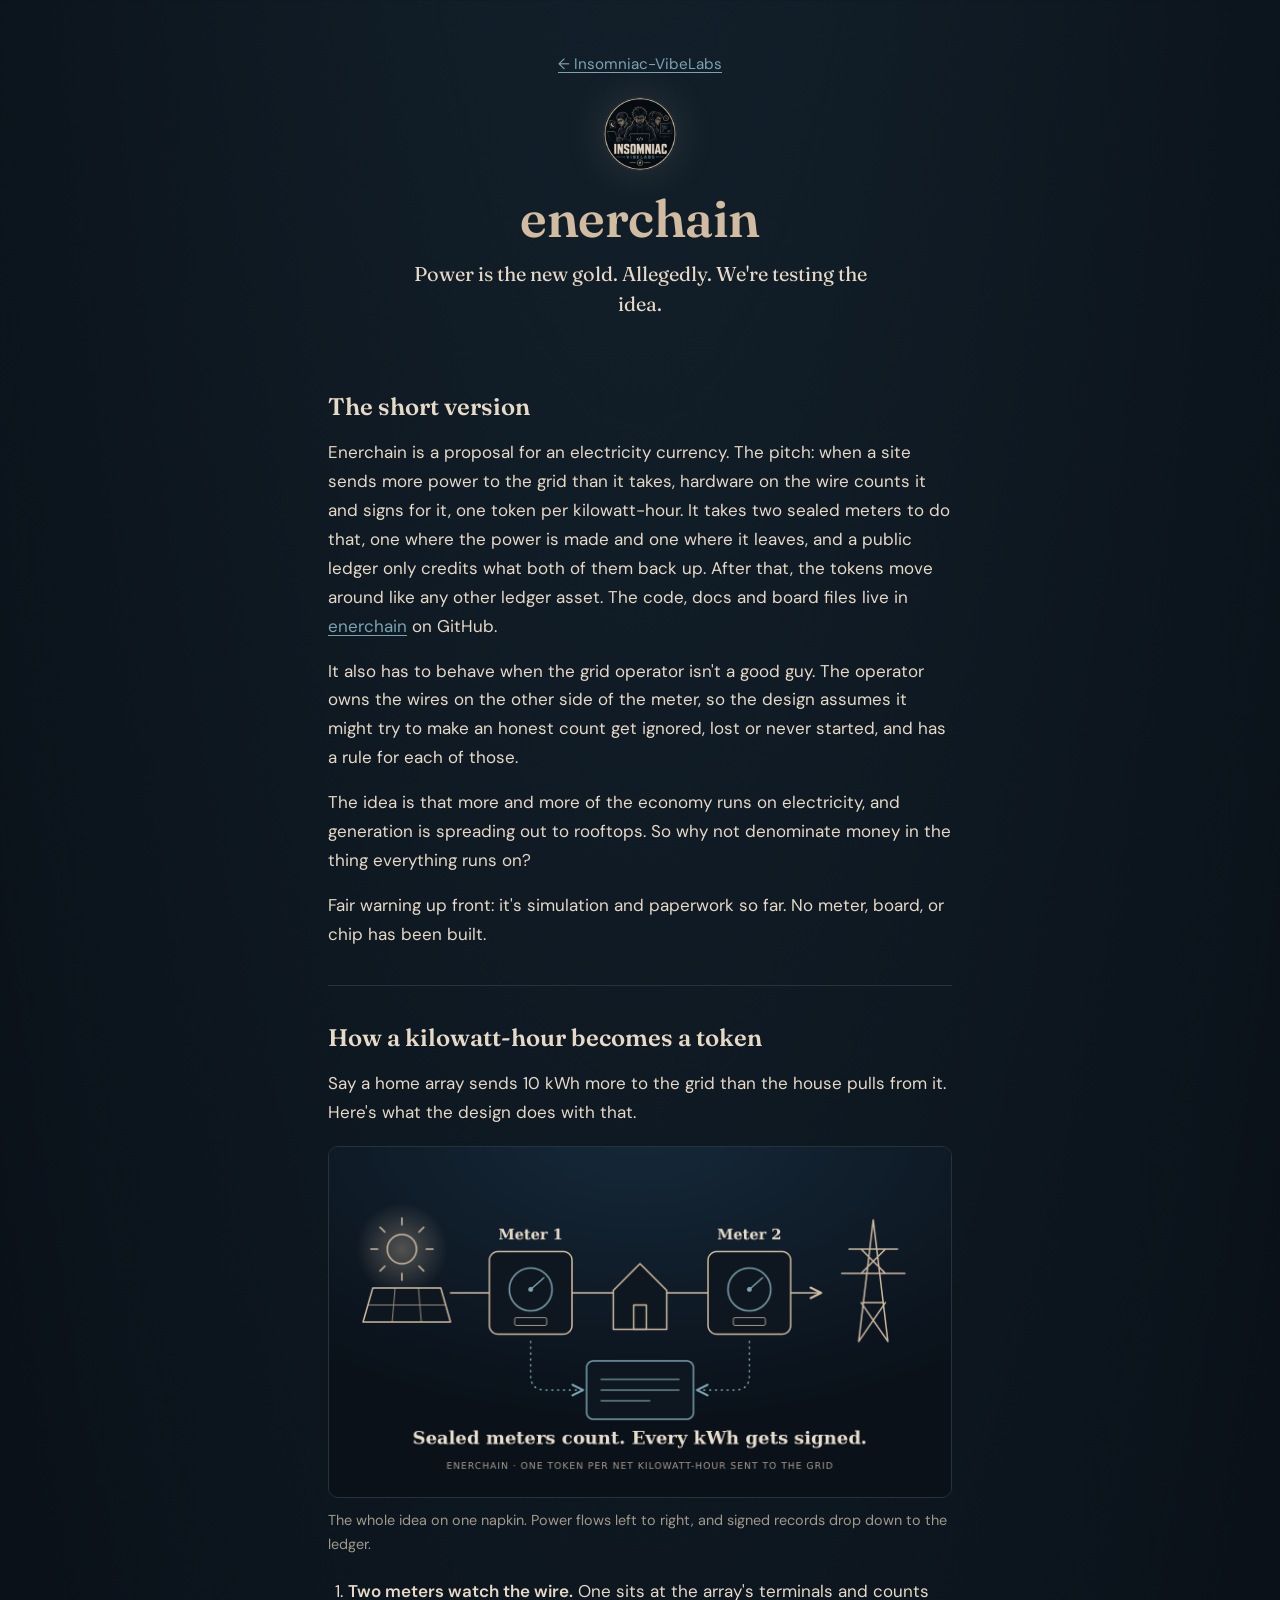
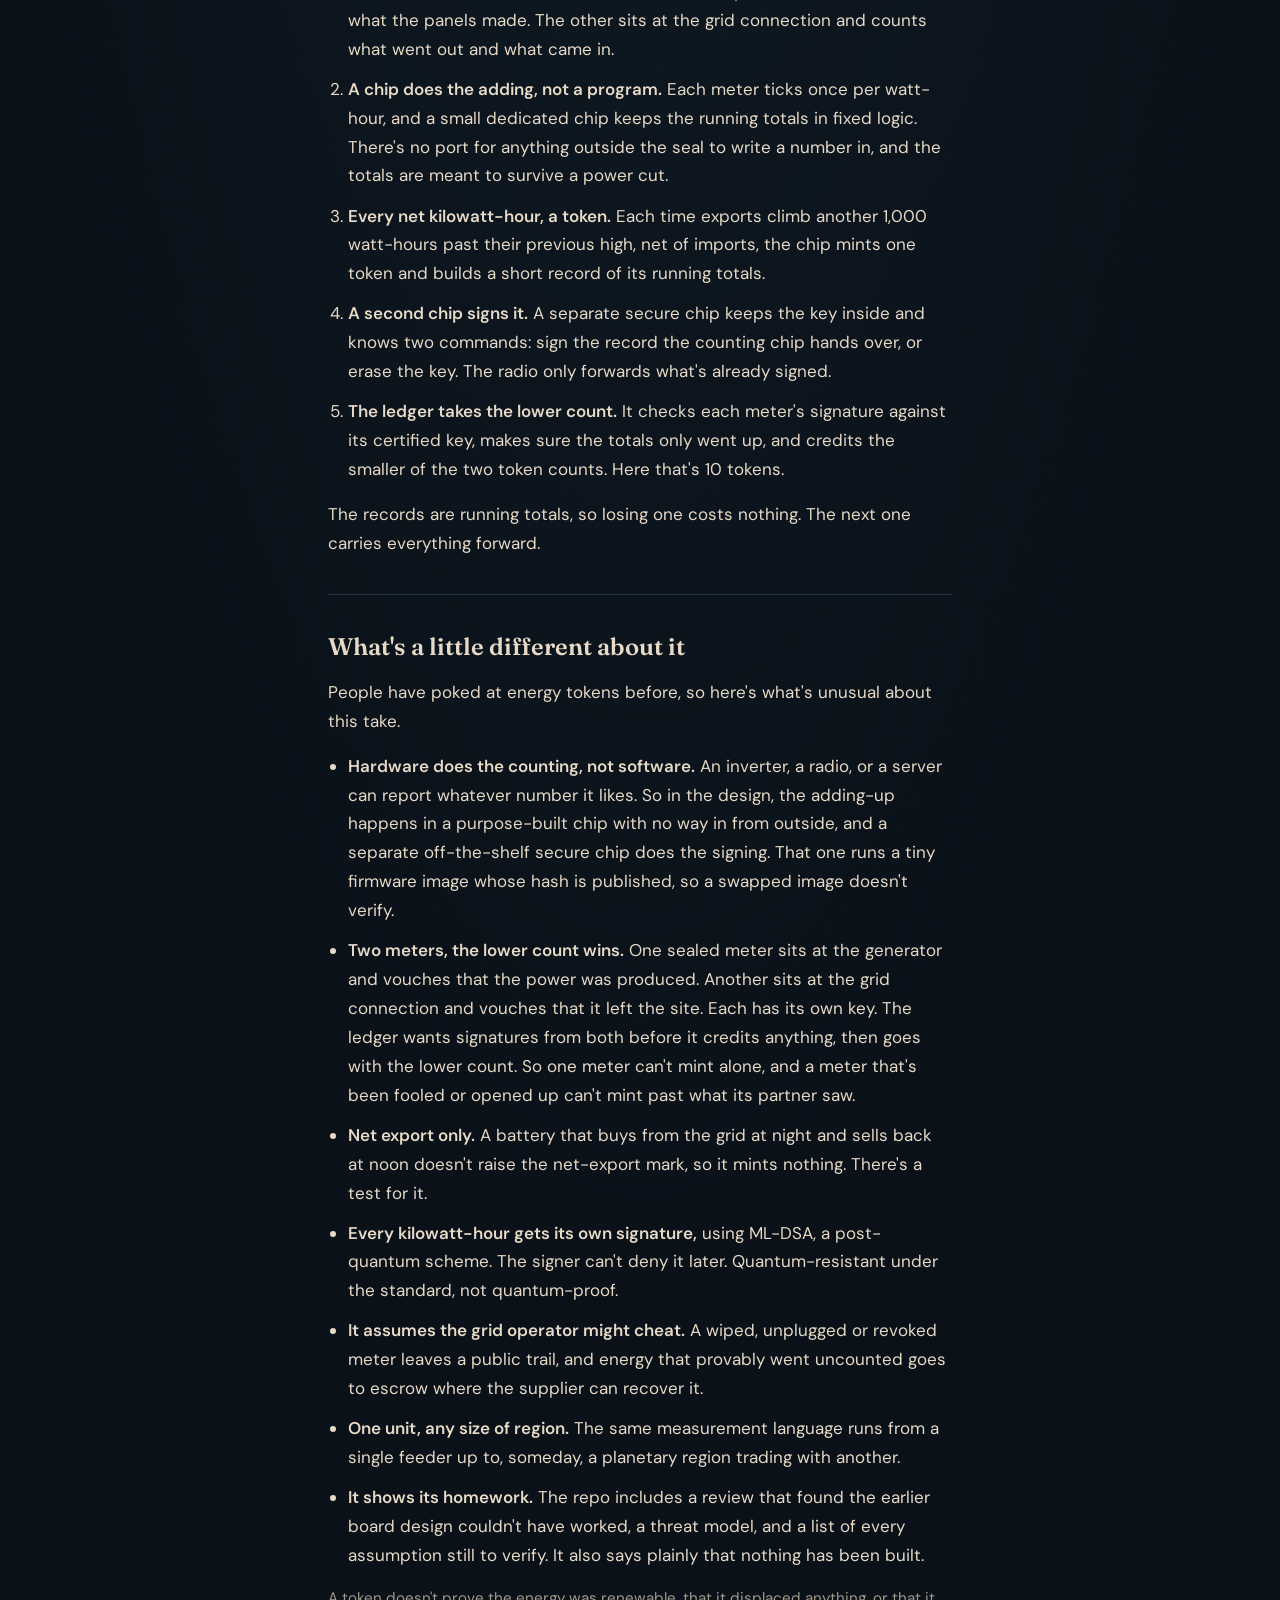
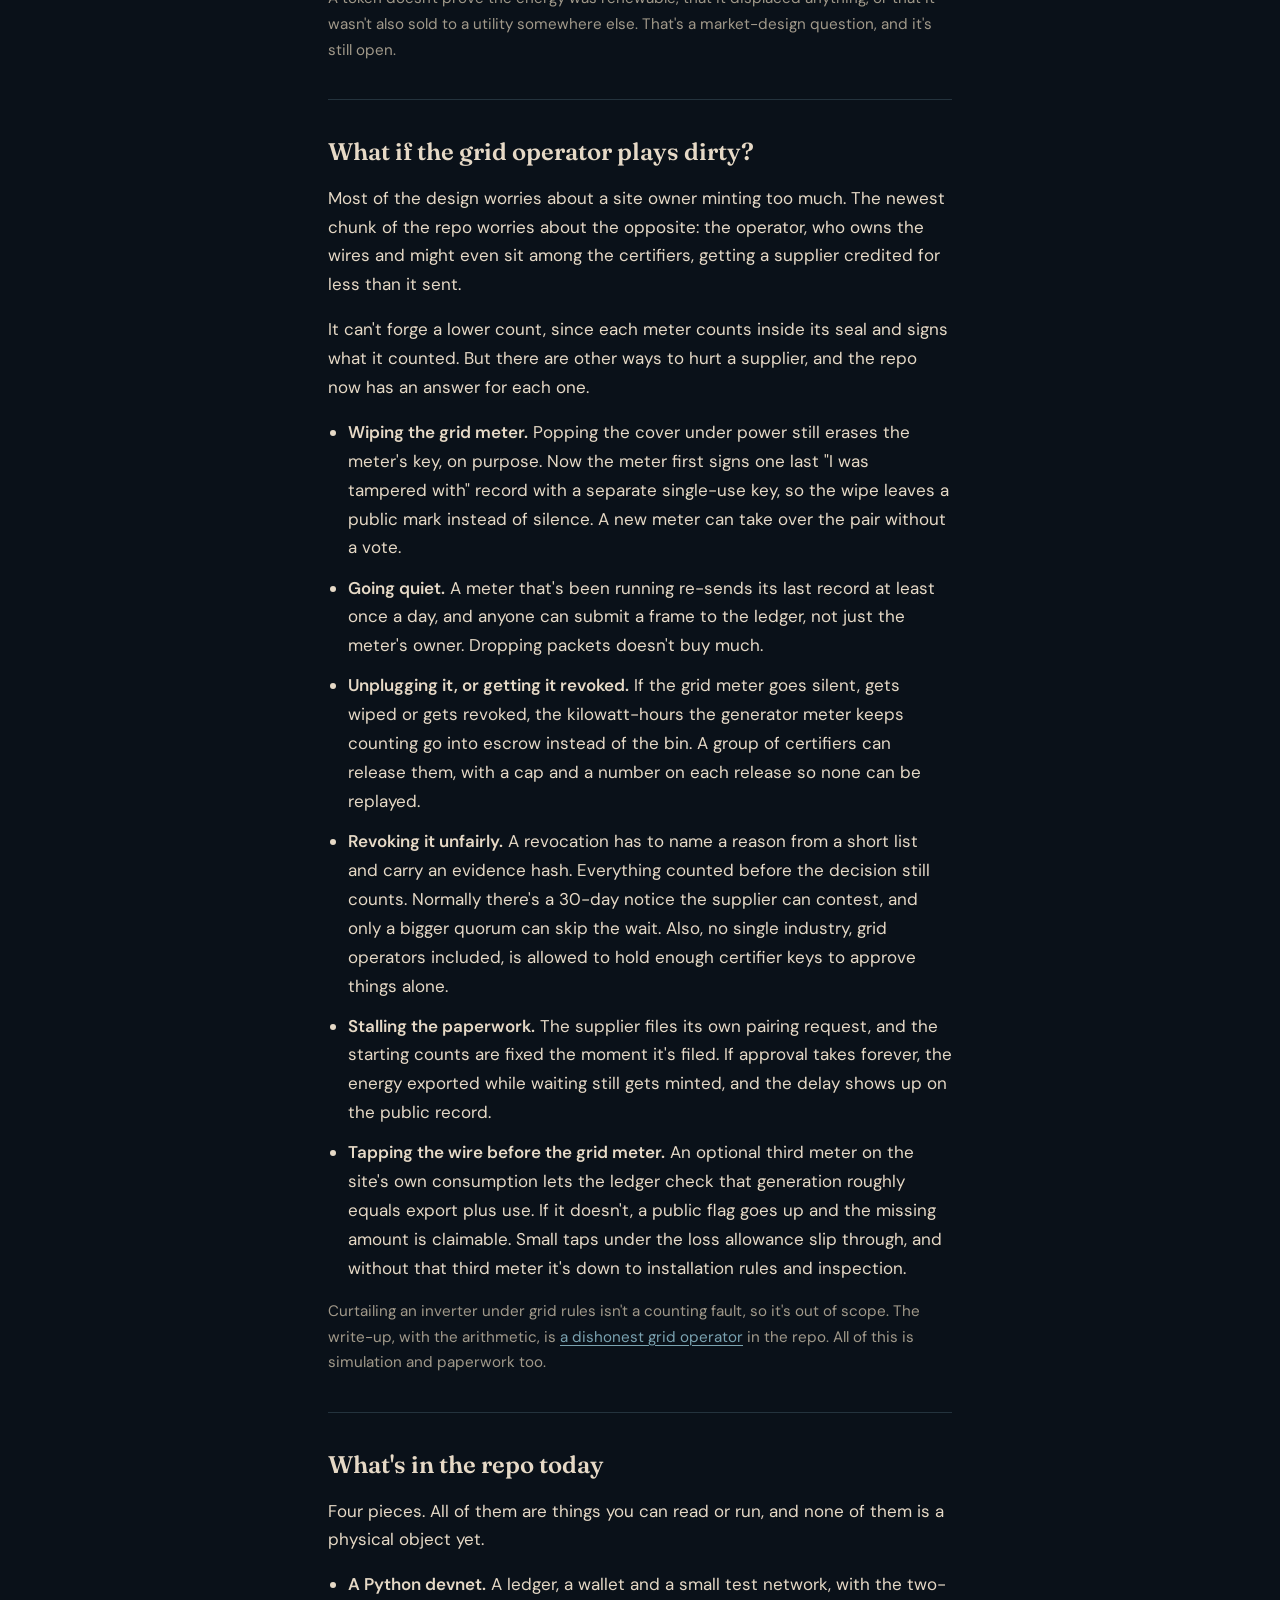
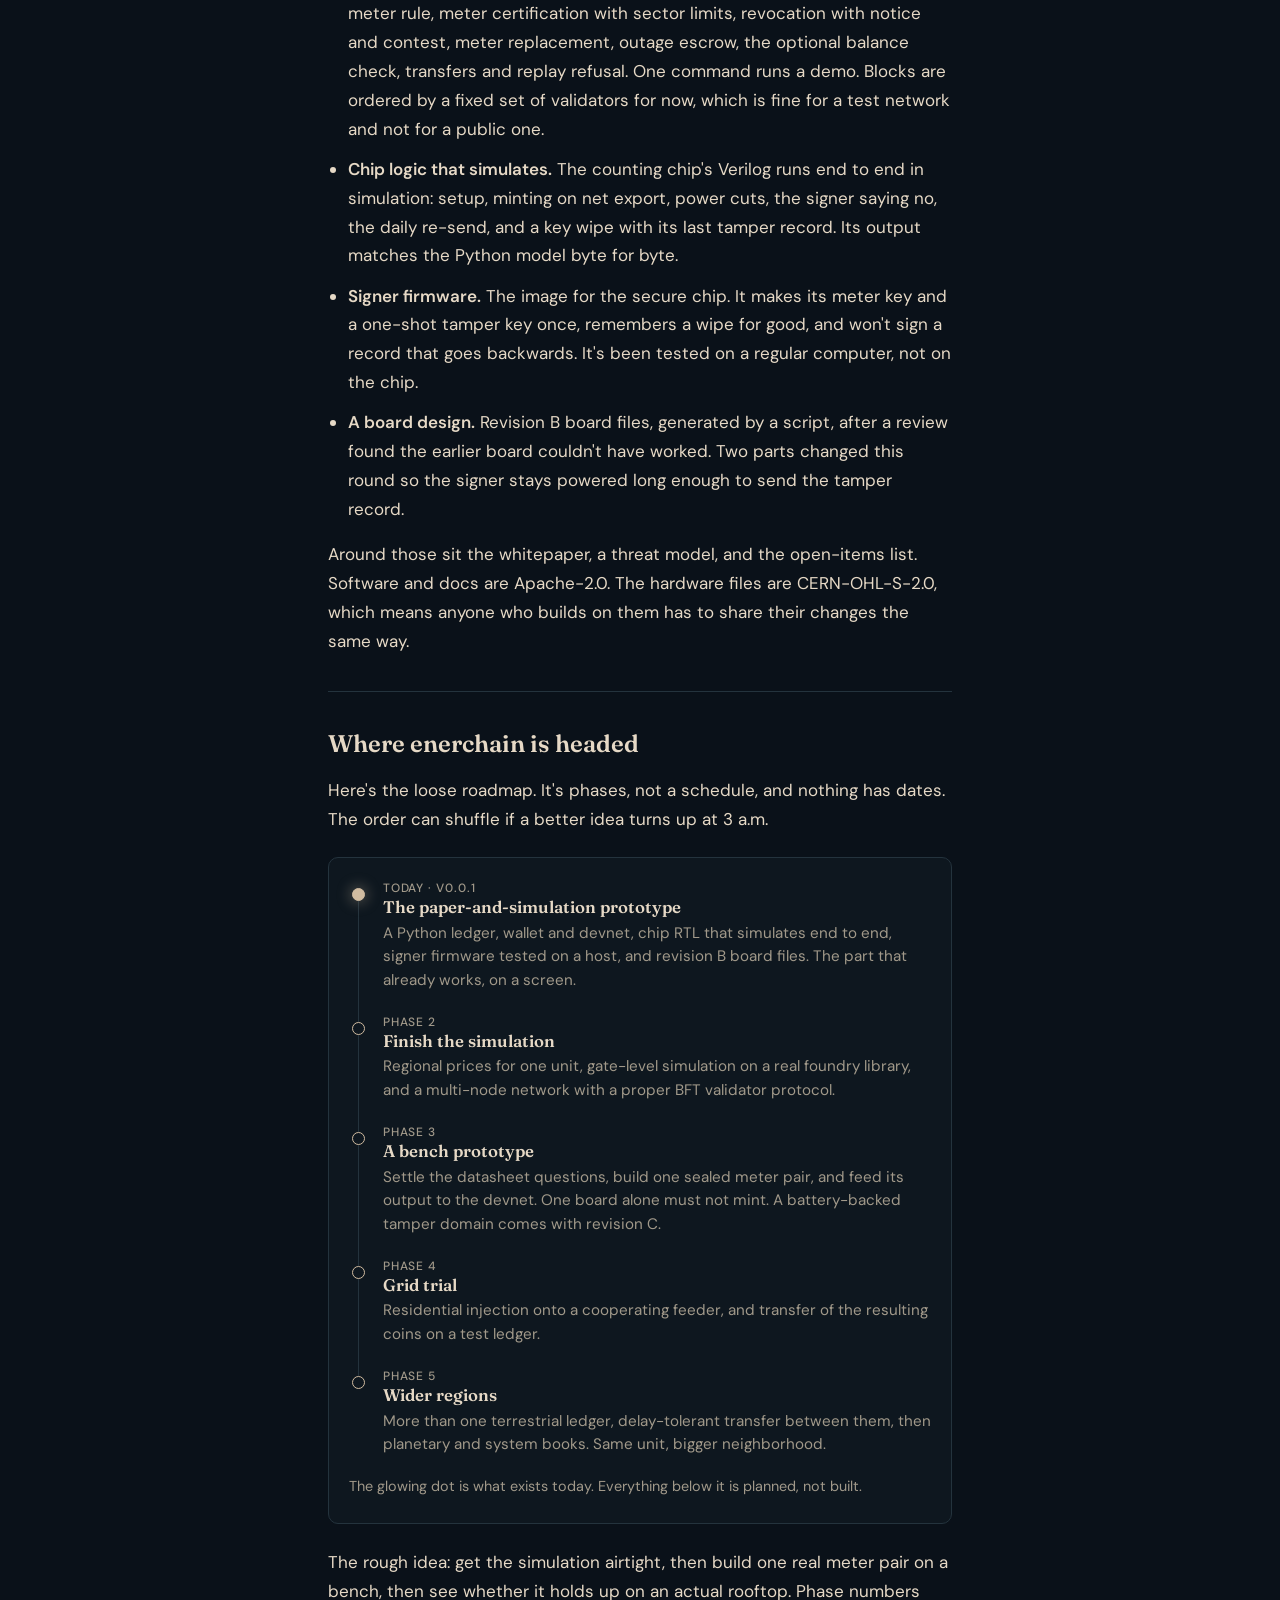
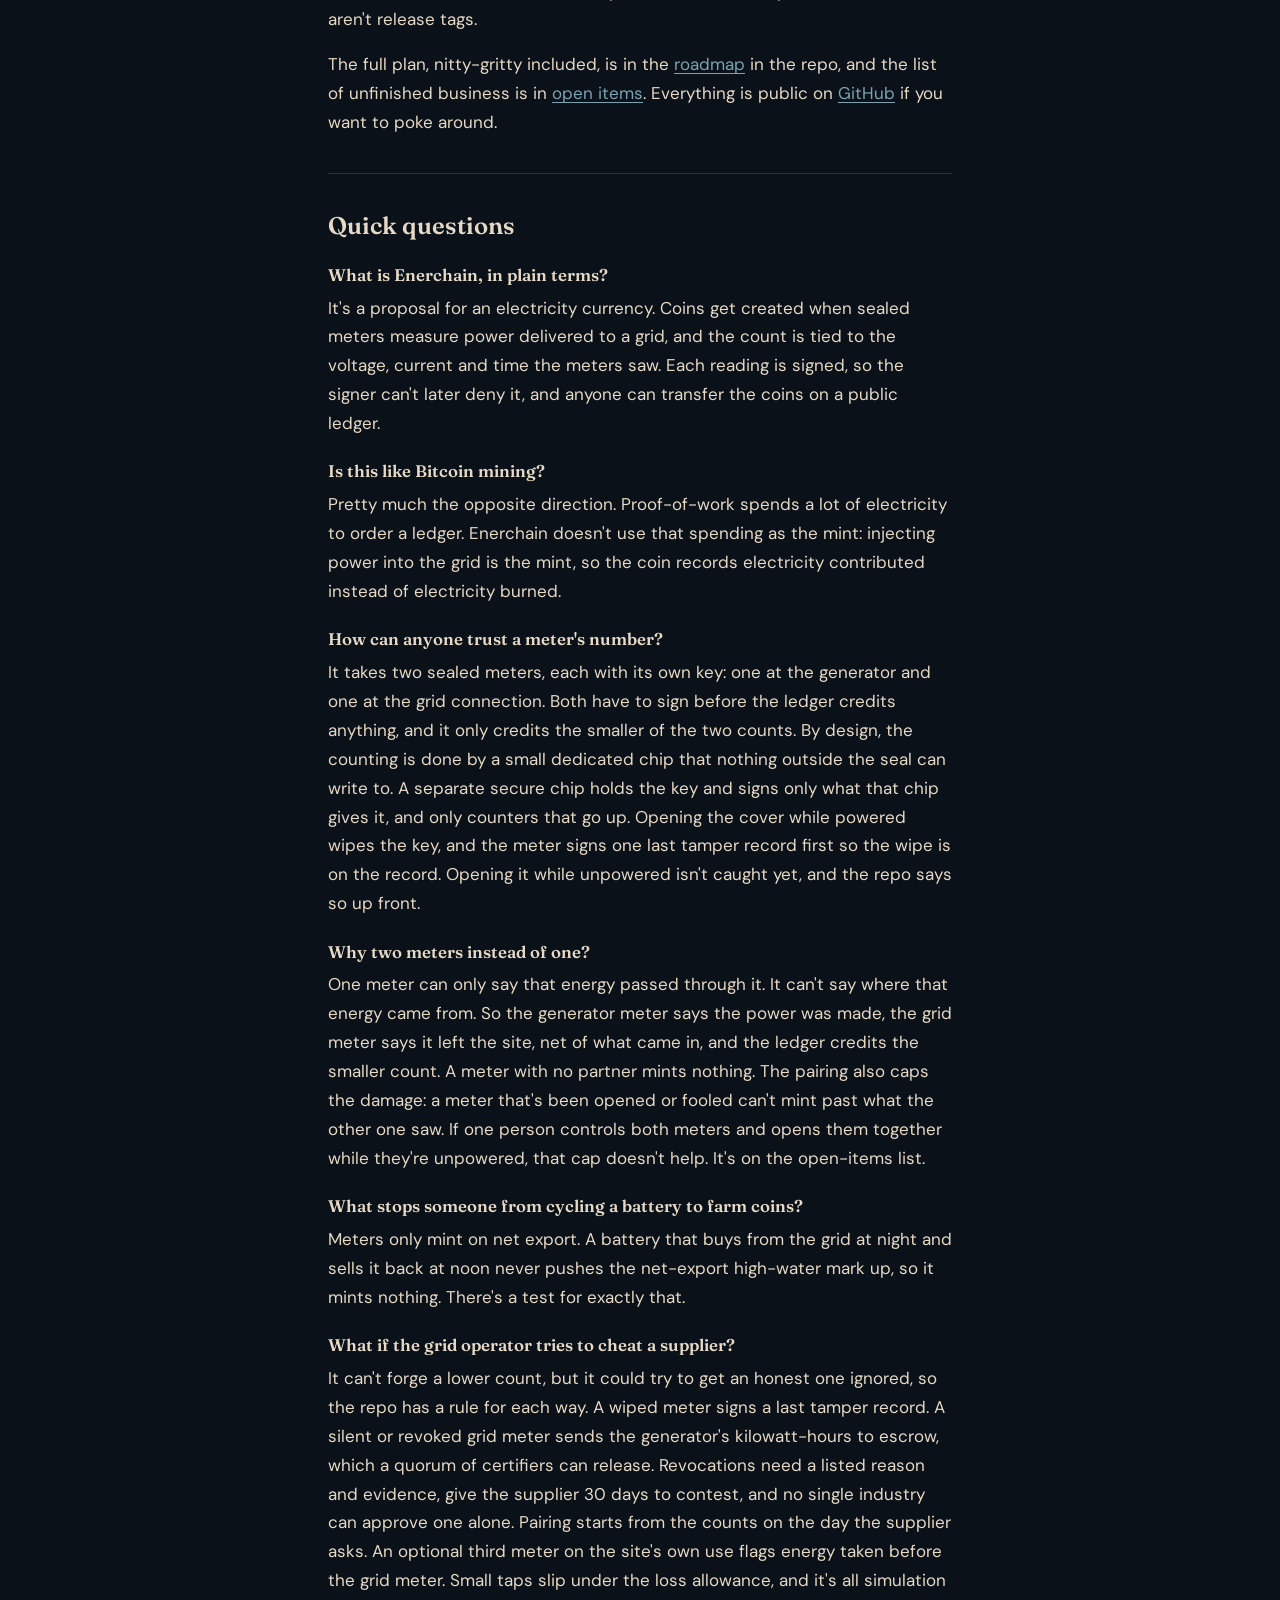
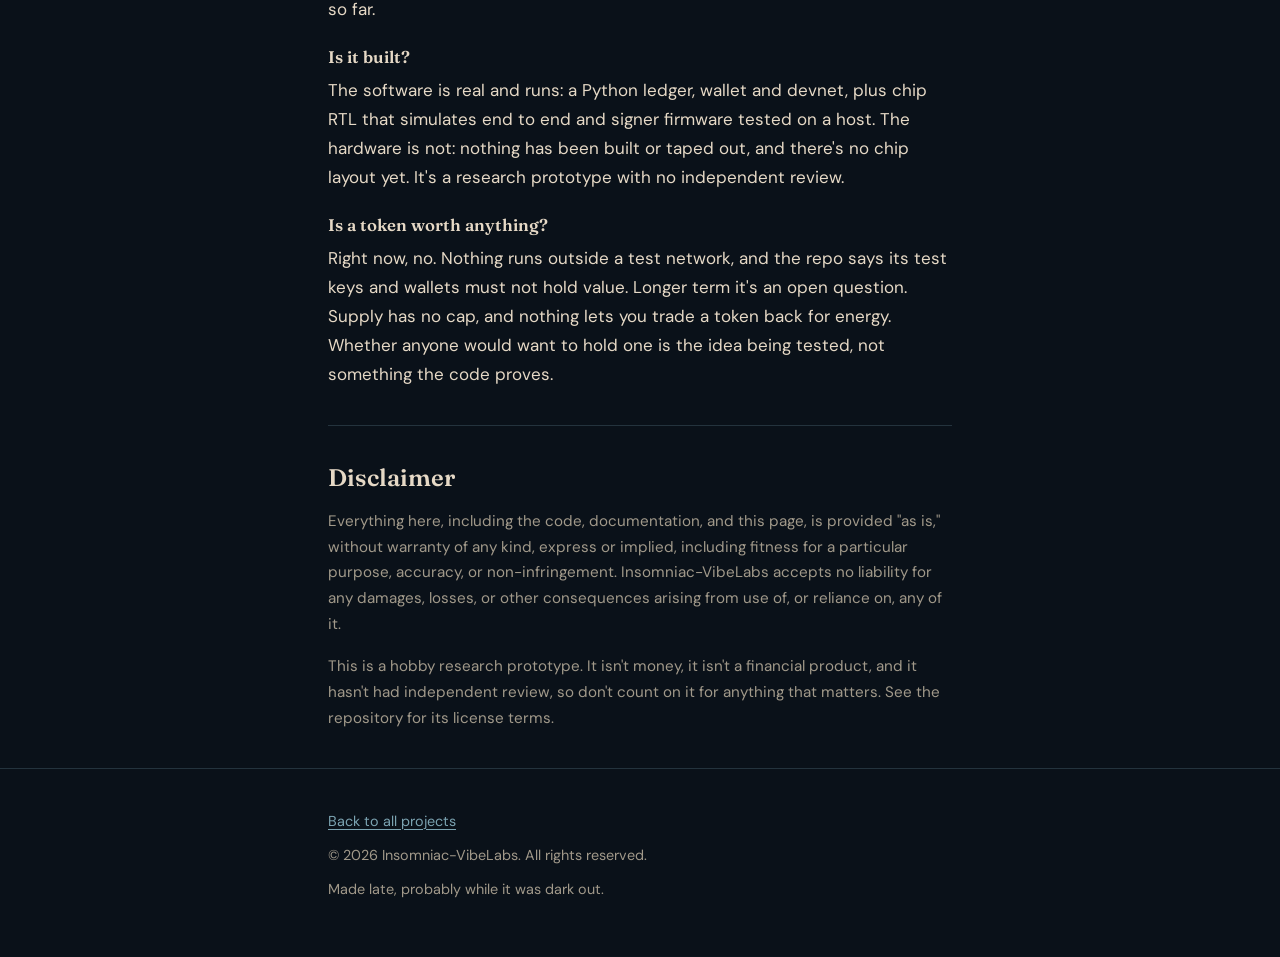
==== commit 420697e2: "Replace two-key-concept with the two-key repo; drop last-modified dates Co-Authored-By: Claude Sonne" ====
--- a/enerchain.html
+++ b/enerchain.html
@@ -9,7 +9,6 @@
 <link rel="canonical" href="https://insomniac-vibelabs.github.io/Insomniac-VibeLabs-Webpage/enerchain.html">
 <meta property="og:type" content="article">
 <meta property="article:published_time" content="2026-10-09">
-<meta property="article:modified_time" content="2026-10-10">
 <meta property="og:url" content="https://insomniac-vibelabs.github.io/Insomniac-VibeLabs-Webpage/enerchain.html">
 <meta property="og:site_name" content="Insomniac-VibeLabs">
 <meta property="og:image" content="https://insomniac-vibelabs.github.io/Insomniac-VibeLabs-Webpage/og-enerchain.png">
@@ -39,7 +38,6 @@
         "https://insomniac-vibelabs.github.io/Insomniac-VibeLabs-Webpage/og-enerchain.png"
       ],
       "datePublished": "2026-10-09",
-      "dateModified": "2026-10-10",
       "author": {
         "@type": "Organization",
         "name": "Insomniac-VibeLabs",
@@ -159,7 +157,6 @@
     <a href="./" aria-label="Insomniac-VibeLabs home"><img class="mark" src="logo-400.jpg" alt="Insomniac-VibeLabs logo" width="72" height="72" style="margin-top:1.25rem"></a>
     <h1>enerchain</h1>
     <p class="tagline">Power is the new gold. Allegedly. We're testing the idea.</p>
-    <p class="fine updated">Last updated <time datetime="2026-10-10">October 10, 2026</time></p>
   </div>
 </header>
 
--- a/style.css
+++ b/style.css
@@ -133,4 +133,3 @@
   .shot { margin: 1.25rem 0; }
   .shot img { display: block; width: 100%; height: auto; border: 1px solid var(--line); border-radius: 10px; }
   .shot figcaption { margin-top: .6rem; color: var(--muted); font-size: .9rem; }
-  .updated { margin-top: .9rem; }
